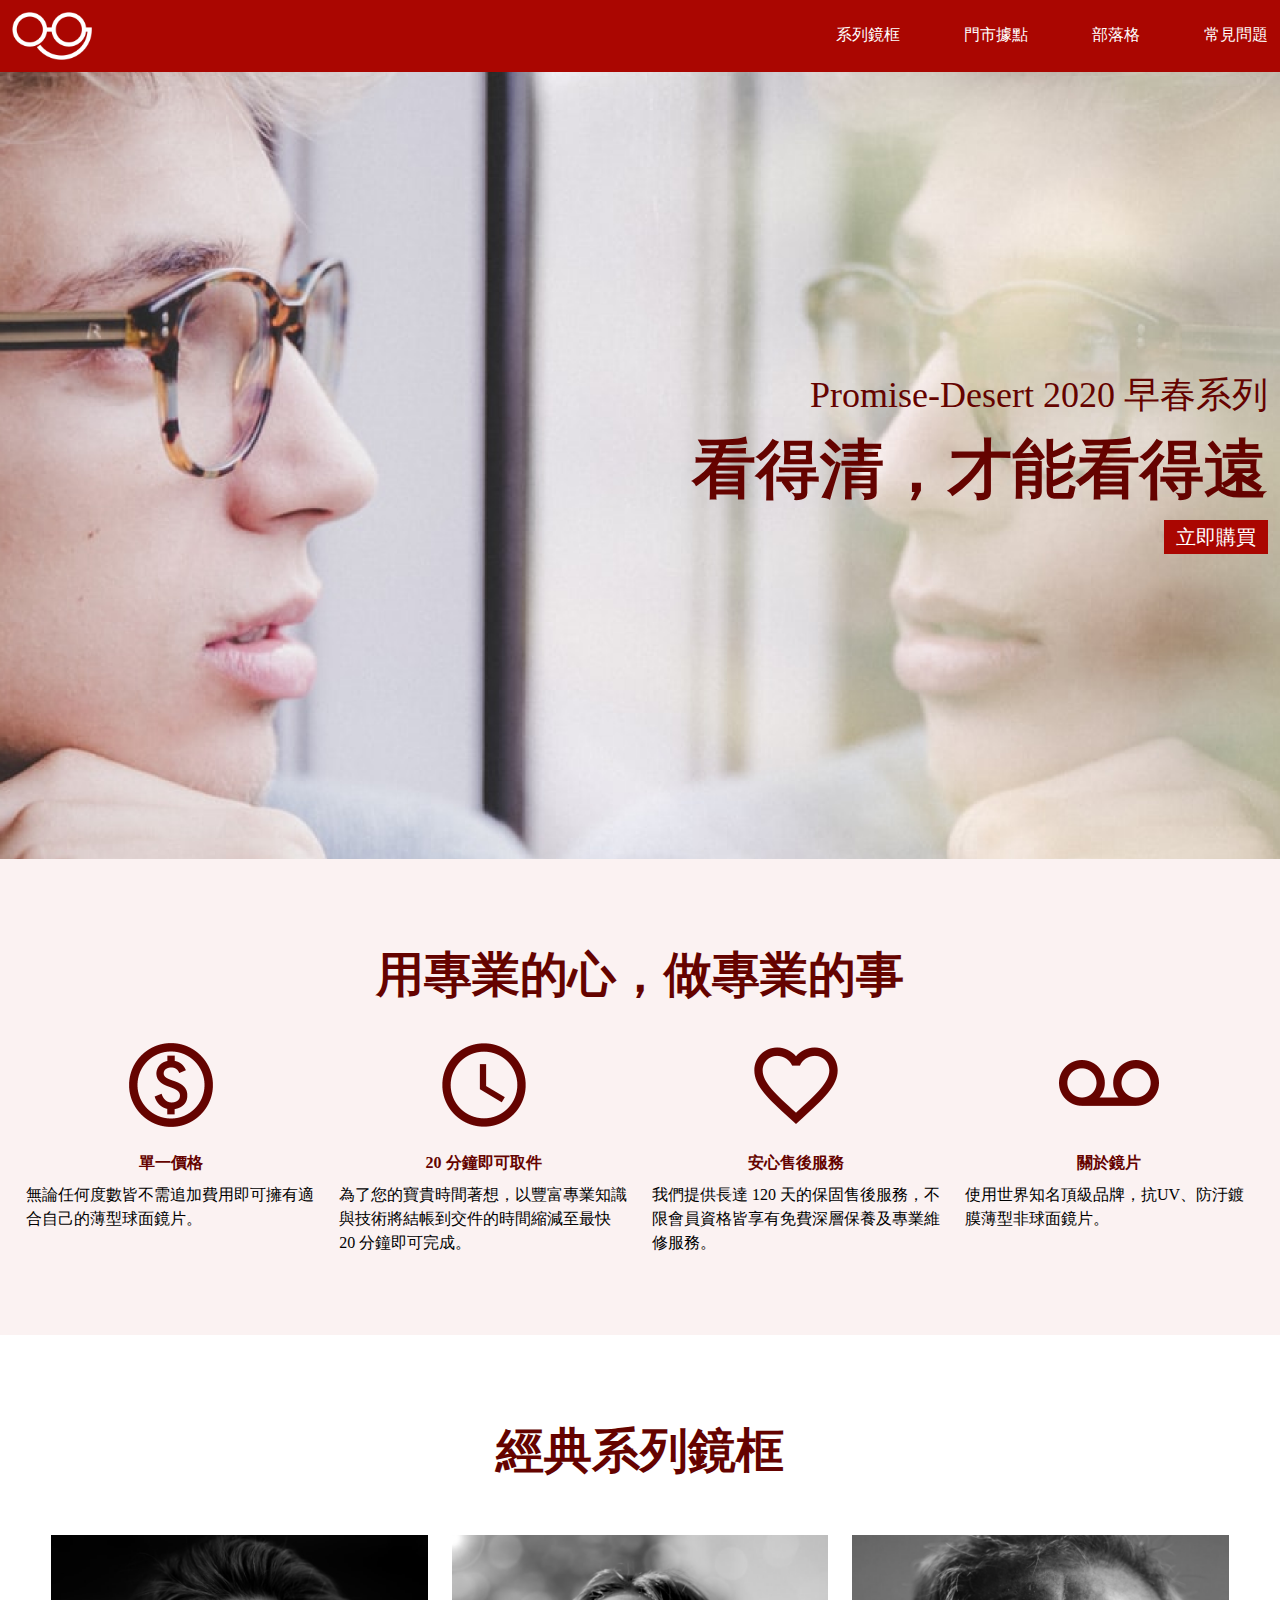
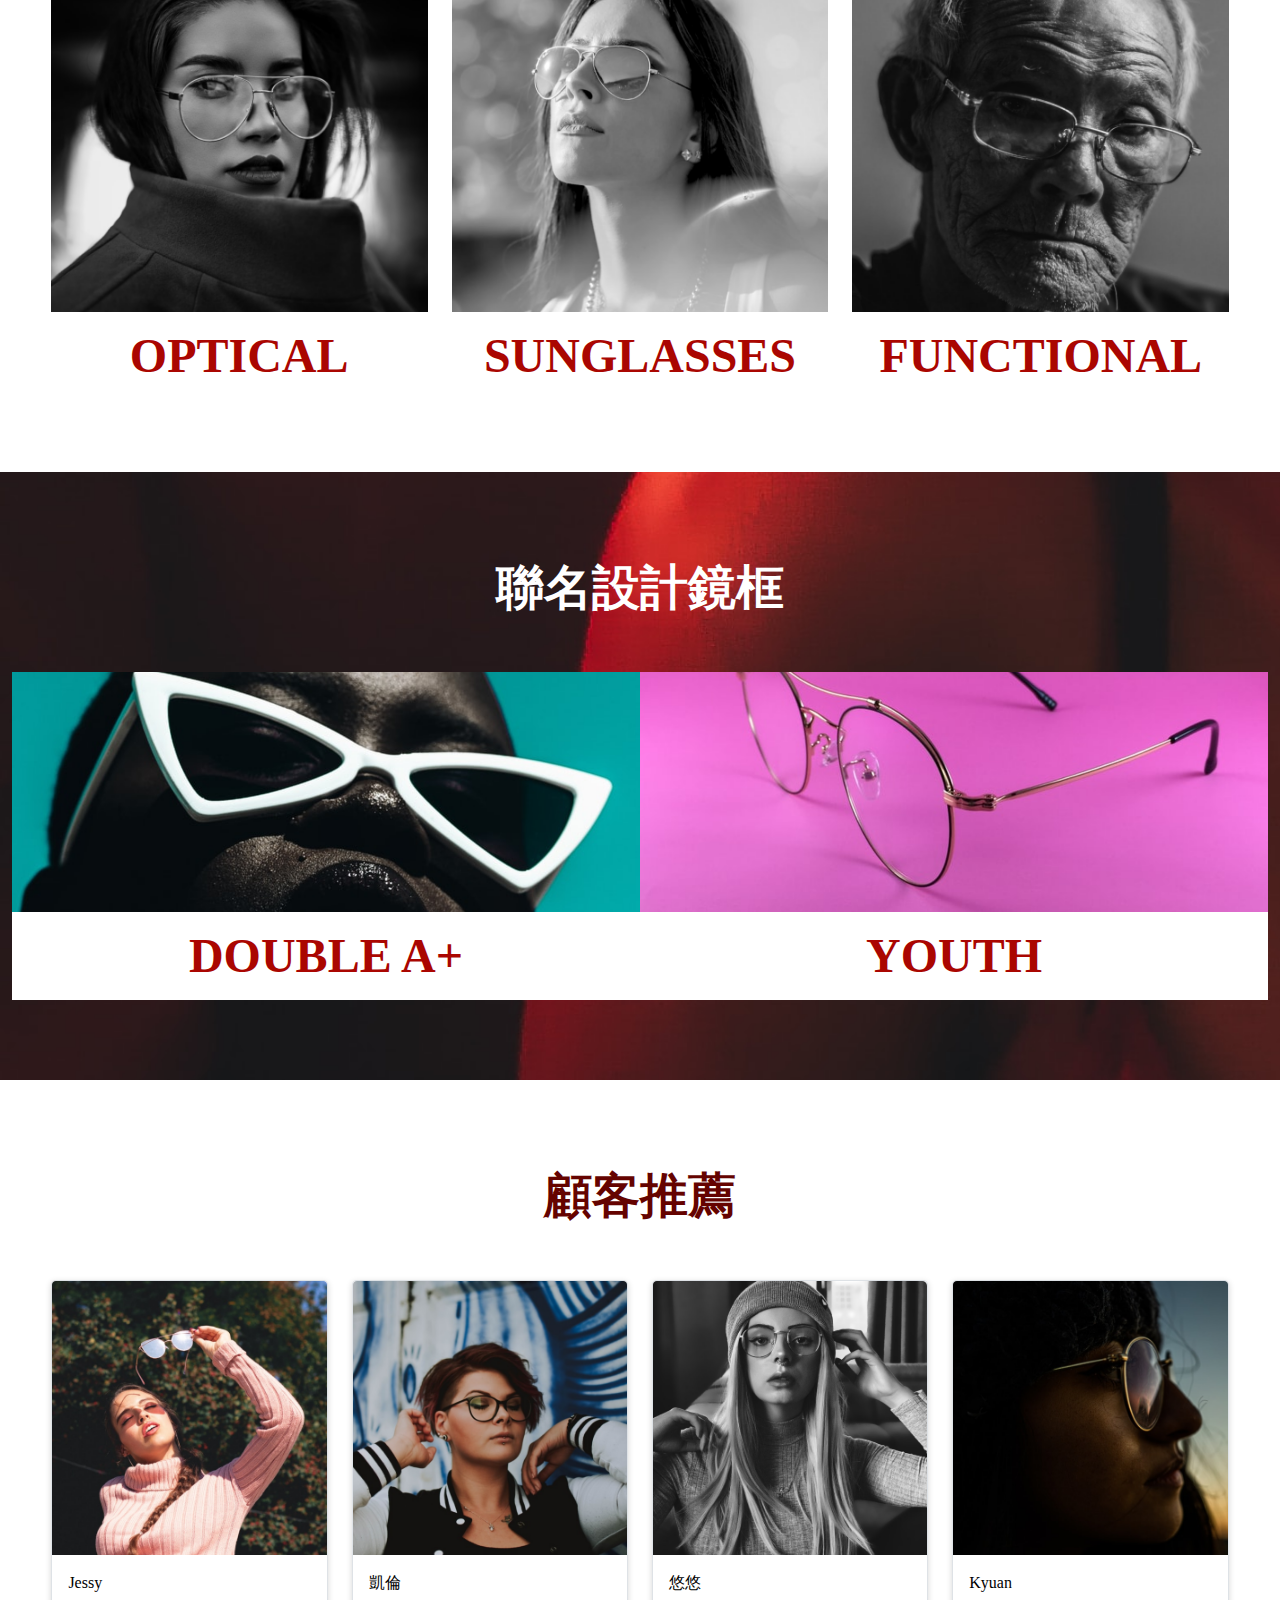
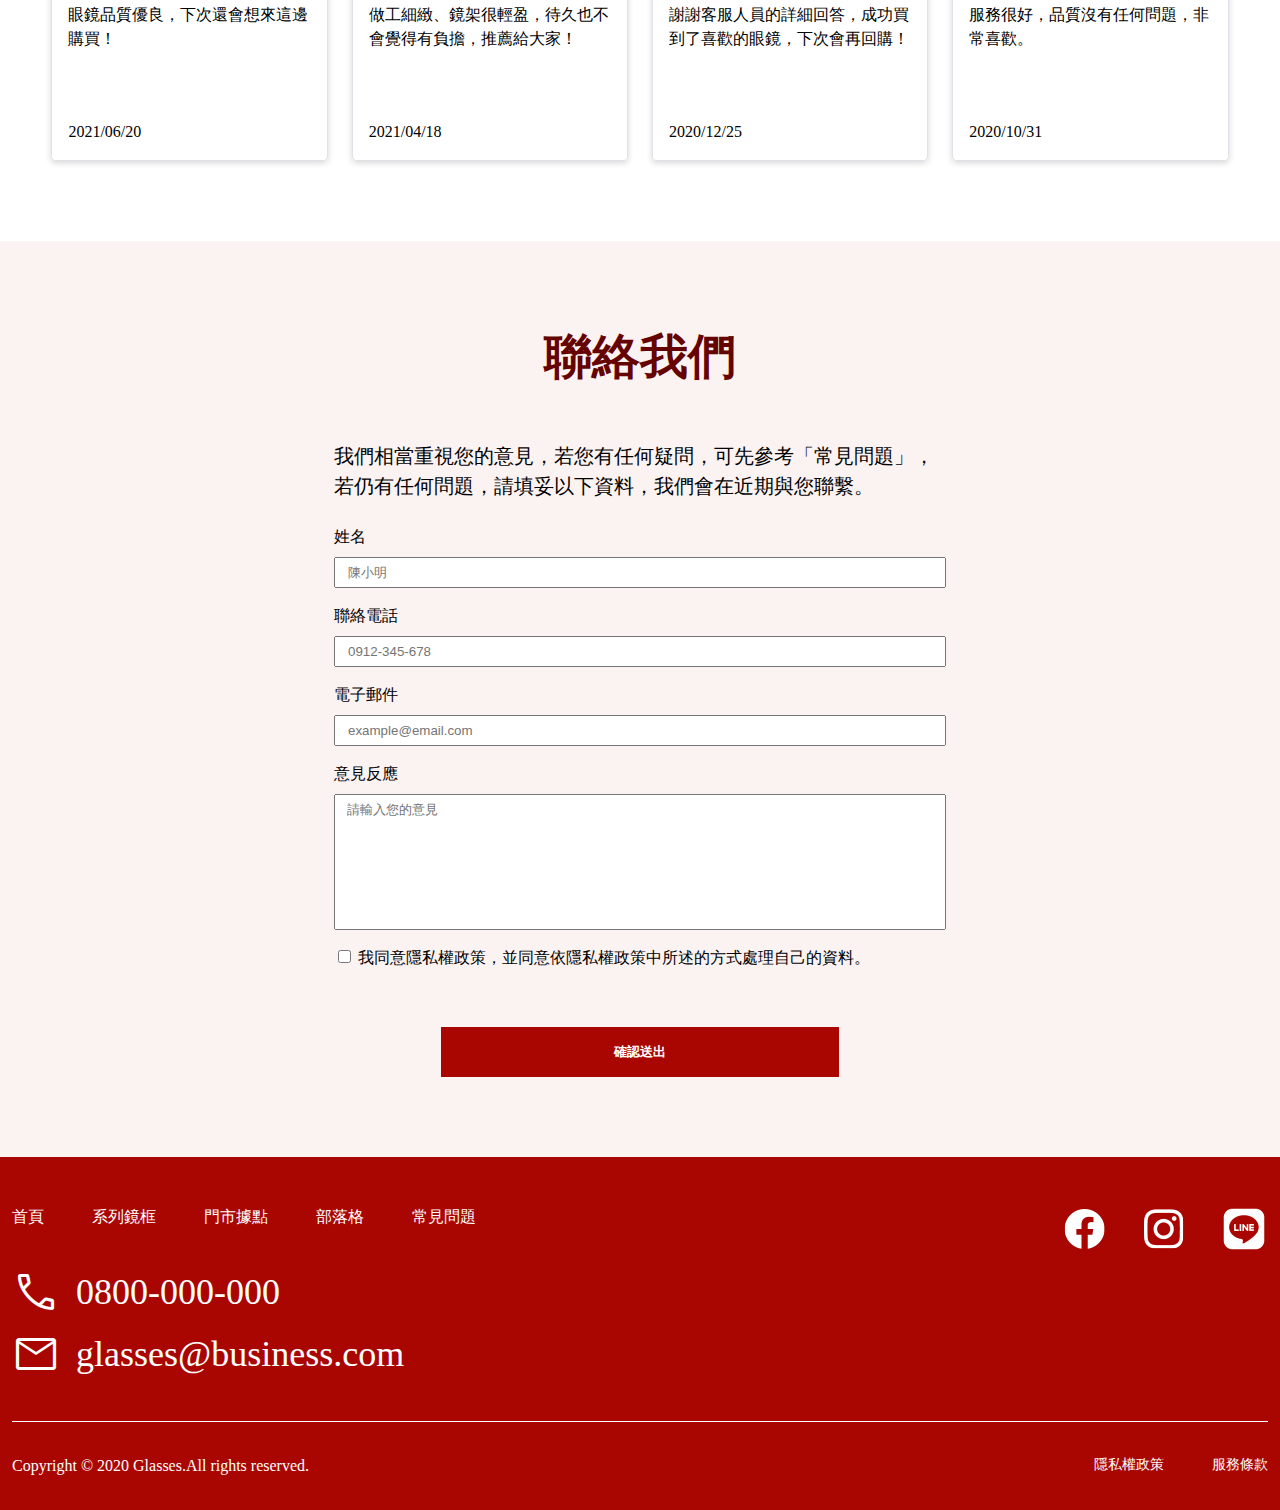
==== index.html @ ac6a9ee7 "Update 2022-08-02T16:36:25.431Z" ====
<!DOCTYPE html>
<html lang="en">

<head>
  <meta charset="UTF-8">
  <meta name="viewport" content="width=device-width, initial-scale=1.0">
  <meta http-equiv="X-UA-Compatible" content="ie=edge">
  <title>
    首頁
  </title>
  <link rel="stylesheet"
    href="https://fonts.googleapis.com/css2?family=Material+Symbols+Outlined:opsz,wght,FILL,GRAD@48,400,0,0" />
  <link rel="stylesheet" href="./assets/style/all.css">
</head>

<body>
  <header class="header">
    <div class="container">
      <div class="header-content">
        <h1><a href="index.html"><img src="./assets/images/logo-white.png" alt=""></a></h1>
        <ul class="navbar">
          <li><a href="product.html">系列鏡框</a></li>
          <li><a href="location.html">門市據點</a></li>
          <li><a href="blog.html">部落格</a></li>
          <li><a href="question.html">常見問題</a></li>
        </ul>

        <a class="mobile-menu" href="#">
          <span class="material-symbols-outlined">
            menu
          </span>
        </a>
      </div>
      <div class="mobile-show">
        <ul class="mobile-navbar">
          <li><a href="product.html">系列鏡框</a></li>
          <li><a href="location.html">門市據點</a></li>
          <li><a href="blog.html">部落格</a></li>
          <li><a href="question.html">常見問題</a></li>
        </ul>
      </div>



    </div>

  </header>

  
<div class="banner">
  <div class="container">
    <div class="banner-text">
      <p>Promise-Desert 2020 早春系列</p>
      <h2>看得清，才能看得遠</h2>
      <a href="product.html">立即購買</a>
    </div>
  </div>
</div>


<main>

  <section class="work">
    <div class="container">
      <h3 class="indexTitle">用專業的心，做專業的事</h3>
      <ul>
        <li>
          <img src="./assets/images/home-section2-1.png" alt="">
          <h4>單一價格</h4>
          <p>無論任何度數皆不需追加費用即可擁有適合自己的薄型球面鏡片。</p>
        </li>
        <li>
          <img src="./assets/images/home-section2-2.png" alt="">
          <h4>20 分鐘即可取件</h4>
          <p>為了您的寶貴時間著想，以豐富專業知識與技術將結帳到交件的時間縮減至最快 20 分鐘即可完成。</p>
        </li>
        <li>
          <img src="./assets/images/home-section2-3.png" alt="">
          <h4>安心售後服務</h4>
          <p>我們提供長達 120 天的保固售後服務，不限會員資格皆享有免費深層保養及專業維修服務。</p>
        </li>
        <li>
          <img src="./assets/images/home-section2-4.png" alt="">
          <h4>關於鏡片</h4>
          <p>使用世界知名頂級品牌，抗UV、防汙鍍膜薄型非球面鏡片。</p>
        </li>
      </ul>
    </div>

  </section>

  <section class="classic">
    <div class="container">
      <h3 class="indexTitle">經典系列鏡框</h3>
      <ul>
        <li>
          <img src="./assets/images/home-section3-1.png" alt="">
          <p>OPTICAL</p>
        </li>
        <li>
          <img src="./assets/images/home-section3-2.png" alt="">
          <p>SUNGLASSES</p>
        </li>
        <li>
          <img src="./assets/images/home-section3-3.png" alt="">
          <p>FUNCTIONAL</p>
        </li>
      </ul>
    </div>
  </section>
  <section class="design">
    <div class="container">
      <h3 class="indexTitle">聯名設計鏡框</h3>
      <ul>
        <li>
          <div class="designLeft"></div>
          <p>DOUBLE A+</p>
        </li>
        <li>
          <div class="designRight"></div>
          <p>YOUTH</p>
        </li>
      </ul>
    </div>

  </section>
  <section class="comment">
    <div class="container">
      <h3 class="indexTitle">顧客推薦</h3>
      <ul>
        <li>
          <img src="./assets/images/home-section5-1.png" alt="">
          <div class="comment-text">
            <p class="name">Jessy</p>
            <p class="text">眼鏡品質優良，下次還會想來這邊購買！</p>
            <p class="date">2021/06/20</p>
          </div>
        </li>
        <li>
          <img src="./assets/images/home-section5-2.png" alt="">
          <div class="comment-text">
            <p class="name">凱倫</p>
            <p class="text">做工細緻、鏡架很輕盈，待久也不會覺得有負擔，推薦給大家！</p>
            <p class="date">2021/04/18</p>
          </div>
        </li>
        <li>
          <img src="./assets/images/home-section5-3.png" alt="">
          <div class="comment-text">
            <p class="name">悠悠</p>
            <p class="text">謝謝客服人員的詳細回答，成功買到了喜歡的眼鏡，下次會再回購！</p>
            <p class="date">2020/12/25</p>
          </div>
        </li>
        <li>
          <img src="./assets/images/home-section5-4.png" alt="">
          <div class="comment-text">
            <p class="name">Kyuan</p>
            <p class="text">服務很好，品質沒有任何問題，非常喜歡。</p>
            <p class="date">2020/10/31</p>
          </div>
        </li>
      </ul>
    </div>

  </section>
  <section class="contract">
    <div class="container">
      <h3 class="indexTitle">聯絡我們</h3>
      <p class="contract-info">我們相當重視您的意見，若您有任何疑問，可先參考「常見問題」，若仍有任何問題，請填妥以下資料，我們會在近期與您聯繫。</p>
      <form action="#">
        <label for="name">姓名</label>
        <input type="text" placeholder="陳小明" required>
        <label for="name">聯絡電話</label>
        <input type="text" placeholder="0912-345-678" required>
        <label for="name">電子郵件</label>
        <input type="text" placeholder="example@email.com" required>
        <label for="name">意見反應</label>
        <textarea name="comment" placeholder="請輸入您的意見"></textarea>
        <div class="check">
          <input type="checkbox" required>
          <label for="">我同意隱私權政策，並同意依隱私權政策中所述的方式處理自己的資料。</label>
        </div>
        <button type="submit">確認送出</button>
      </form>
    </div>

  </section>
</main>

    <footer class="footer">
      <div class="container">
        <div class="footer-content">
          <div class="footer-left">
            <ul class="footer-link">
              <li><a href="index.html">首頁</a></li>
              <li><a href="product.html">系列鏡框</a></li>
              <li><a href="location.html">門市據點</a></li>
              <li><a href="blog.html">部落格</a></li>
              <li><a href="question.html">常見問題</a></li>
            </ul>
            <ul class="footer-contract">
              <li>
                <a href="tel:0800-000-000">
                  <span class="material-symbols-outlined">
                    call
                  </span>
                  <p>0800-000-000</p>
                </a>
              </li>
              <li>
                <a href="mailto:glasses@business.com">
                  <span class="material-symbols-outlined">
                    mail
                  </span>
                  <p>glasses@business.com</p>
                </a>
              </li>
            </ul>
          </div>

          <ul class="footer-social">
            <li><a href="#"><img src="./assets/images/ic-social-fb.png" alt=""></a></li>
            <li><a href="#"><img src="./assets/images/ic-social-ig.png" alt=""></a></li>
            <li><a href="#"><img src="./assets/images/ic-social-line.png" alt=""></a></li>
          </ul>
        </div>

        <div class="copyright">
          <p>Copyright © 2020 Glasses.All rights reserved.</p>
          <ul class="copyright-link">
            <li><a href="#">隱私權政策</a></li>
            <li><a href="#">服務條款</a></li>
          </ul>
        </div>
      </div>

    </footer>
    <script src="./assets/js/vendors.js"></script>
    <script src="./assets/js/all.js"></script>
</body>

</html>
---- assets/style/all.css ----
/* http://meyerweb.com/eric/tools/css/reset/ 
   v2.0 | 20110126
   License: none (public domain)
*/
html, body, div, span, applet, object, iframe,
h1, h2, h3, h4, h5, h6, p, blockquote, pre,
a, abbr, acronym, address, big, cite, code,
del, dfn, em, img, ins, kbd, q, s, samp,
small, strike, strong, sub, sup, tt, var,
b, u, i, center,
dl, dt, dd, ol, ul, li,
fieldset, form, label, legend,
table, caption, tbody, tfoot, thead, tr, th, td,
article, aside, canvas, details, embed,
figure, figcaption, footer, header, hgroup,
menu, nav, output, ruby, section, summary,
time, mark, audio, video {
  margin: 0;
  padding: 0;
  border: 0;
  font-size: 100%;
  font: inherit;
  vertical-align: baseline; }

/* HTML5 display-role reset for older browsers */
article, aside, details, figcaption, figure,
footer, header, hgroup, menu, nav, section {
  display: block; }

body {
  line-height: 1; }

ol, ul {
  list-style: none; }

blockquote, q {
  quotes: none; }

blockquote:before, blockquote:after,
q:before, q:after {
  content: '';
  content: none; }

table {
  border-collapse: collapse;
  border-spacing: 0; }

img {
  max-width: 100%;
  height: auto;
  vertical-align: middle; }

a {
  text-decoration: none; }

*, *::before, *::after {
  -webkit-box-sizing: border-box;
          box-sizing: border-box; }

.container {
  max-width: 1320px;
  margin: 0 auto;
  padding: 0 12px; }
  @media (max-width: 768px) {
    .container {
      padding: 0 36px; } }
  @media (max-width: 375px) {
    .container {
      padding: 0 13px; } }

header {
  background: #AA0601; }
  header .header-content {
    display: -webkit-box;
    display: -ms-flexbox;
    display: flex;
    -webkit-box-pack: justify;
        -ms-flex-pack: justify;
            justify-content: space-between;
    -webkit-box-align: center;
        -ms-flex-align: center;
            align-items: center; }
    header .header-content img {
      width: 80px;
      height: 72px;
      -o-object-fit: contain;
         object-fit: contain; }
    header .header-content .navbar {
      display: -webkit-box;
      display: -ms-flexbox;
      display: flex;
      gap: 64px; }
      header .header-content .navbar a {
        color: #fff; }
        header .header-content .navbar a::after {
          content: "";
          display: block;
          width: 0%;
          height: 2px;
          background: #fff;
          -webkit-transition: .4s, .2s;
          -o-transition: .4s, .2s;
          transition: .4s, .2s; }
        header .header-content .navbar a:hover::after {
          width: 100%; }
    header .header-content .mobile-menu {
      display: none; }
      header .header-content .mobile-menu span {
        color: #fff;
        font-size: 40px; }
  header .mobile-show {
    display: none; }
    header .mobile-show .mobile-navbar {
      display: -webkit-box;
      display: -ms-flexbox;
      display: flex;
      -webkit-box-pack: justify;
          -ms-flex-pack: justify;
              justify-content: space-between;
      -ms-flex-wrap: wrap;
          flex-wrap: wrap;
      text-align: center;
      gap: 10px;
      border-top: 1px solid #fff;
      padding: 20px 0; }
      header .mobile-show .mobile-navbar a {
        color: #fff; }
        header .mobile-show .mobile-navbar a:hover {
          text-decoration: underline; }
  @media (max-width: 640px) {
    header .header-content .navbar {
      display: none; }
    header .header-content .mobile-menu {
      display: block; }
    header .mobile-show {
      display: block;
      max-height: 0;
      overflow: hidden; }
    header .open.mobile-show {
      max-height: 100px;
      -webkit-transition: 1.5s;
      -o-transition: 1.5s;
      transition: 1.5s; } }

.product-nav {
  display: -webkit-box;
  display: -ms-flexbox;
  display: flex;
  -webkit-box-pack: center;
      -ms-flex-pack: center;
          justify-content: center; }
  .product-nav li {
    width: 34%;
    border: 1px solid #DCDCDC;
    border-right: none; }
    .product-nav li:last-child {
      border-right: 1px solid #DCDCDC; }
    .product-nav li a {
      display: block;
      text-align: center;
      font-weight: 500;
      padding: 24px 0;
      font-size: 32px;
      color: #000;
      border-bottom: 8px solid transparent; }
      .product-nav li a:hover {
        border-bottom: 8px solid #AA0601; }
  @media (max-width: 767px) {
    .product-nav {
      padding: 0; }
      .product-nav li a {
        font-size: 24px; } }
  @media (max-width: 576px) {
    .product-nav li a {
      padding: 16px 0;
      font-size: 16px; } }

footer {
  background: #AA0601;
  padding: 48px 0 32px;
  color: #fff; }
  footer li a {
    color: #fff; }
  footer .footer-content {
    display: -webkit-box;
    display: -ms-flexbox;
    display: flex;
    -webkit-box-pack: justify;
        -ms-flex-pack: justify;
            justify-content: space-between; }
    footer .footer-content .footer-link {
      display: -webkit-box;
      display: -ms-flexbox;
      display: flex;
      gap: 48px;
      margin-bottom: 36px; }
    footer .footer-content .footer-contract li {
      margin-bottom: 8px; }
    footer .footer-content .footer-contract a {
      display: -webkit-box;
      display: -ms-flexbox;
      display: flex;
      -webkit-box-align: center;
          -ms-flex-align: center;
              align-items: center;
      gap: 16px; }
      footer .footer-content .footer-contract a span {
        font-size: 48px; }
      footer .footer-content .footer-contract a p {
        font-size: 36px; }
    footer .footer-content .footer-social {
      display: -webkit-box;
      display: -ms-flexbox;
      display: flex;
      gap: 32px; }
      footer .footer-content .footer-social img {
        width: 48px;
        height: 48px; }
  footer .copyright {
    display: -webkit-box;
    display: -ms-flexbox;
    display: flex;
    -webkit-box-pack: justify;
        -ms-flex-pack: justify;
            justify-content: space-between;
    border-top: 1px solid #fff;
    padding-top: 32px;
    margin-top: 32px; }
    footer .copyright ul {
      display: -webkit-box;
      display: -ms-flexbox;
      display: flex;
      gap: 48px;
      font-size: 14px; }
  @media (max-width: 992px) {
    footer .footer-content .footer-social {
      gap: 16px; }
      footer .footer-content .footer-social img {
        width: 40px;
        height: 40px; } }
  @media (max-width: 768px) {
    footer {
      padding: 48px 0 40px; }
      footer .footer-content .footer-link {
        display: none; }
      footer .footer-content .footer-contract a span {
        font-size: 24px; }
      footer .footer-content .footer-contract a p {
        font-size: 16px; }
      footer .footer-content .footer-social {
        gap: 8px; }
        footer .footer-content .footer-social img {
          width: 24px;
          height: 24px; }
      footer .copyright {
        -webkit-box-orient: vertical;
        -webkit-box-direction: normal;
            -ms-flex-direction: column;
                flex-direction: column;
        padding-top: 16px;
        margin-top: 24px; }
        footer .copyright p {
          margin-bottom: 8px; }
        footer .copyright ul {
          -webkit-box-orient: vertical;
          -webkit-box-direction: normal;
              -ms-flex-direction: column;
                  flex-direction: column;
          gap: 8px; } }
  @media (max-width: 375px) {
    footer {
      padding: 24px 0; }
      footer .footer-content {
        -webkit-box-orient: vertical;
        -webkit-box-direction: normal;
            -ms-flex-direction: column;
                flex-direction: column; } }

.banner {
  height: 787px;
  background: url("../images/home-header.png") no-repeat center;
  background-size: cover; }
  .banner .banner-text {
    text-align: right;
    padding: 296px 0;
    color: #650300; }
    .banner .banner-text P {
      font-size: 36px; }
    .banner .banner-text h2 {
      font-size: 64px;
      font-weight: 700;
      margin-bottom: 4px; }
    .banner .banner-text a {
      color: #fff;
      font-size: 20px;
      background: #AA0601;
      padding: 6px 12px; }

@media (max-width: 768px) {
  .banner {
    background: url("../images/home-header-sm.png") no-repeat center;
    background-size: cover; } }

@media (max-width: 576px) {
  .banner {
    height: 396px; }
    .banner .banner-text {
      padding: 144px 0; }
      .banner .banner-text p {
        font-size: 16px; }
      .banner .banner-text h2 {
        font-size: 24px;
        margin-bottom: 16px; } }

main .indexTitle {
  font-size: 48px;
  text-align: center;
  color: #650300;
  margin-bottom: 48px;
  font-weight: 700; }

@media (max-width: 576px) {
  main .indexTitle {
    font-size: 24px; } }

main .work {
  background: #FBF2F2;
  padding: 80px 0; }
  main .work .indexTitle {
    margin-bottom: 24px; }
  main .work ul {
    text-align: center;
    display: -webkit-box;
    display: -ms-flexbox;
    display: flex;
    -webkit-box-pack: center;
        -ms-flex-pack: center;
            justify-content: center;
    -ms-flex-wrap: wrap;
        flex-wrap: wrap;
    gap: 24px; }
    main .work ul li {
      width: 23%; }
      main .work ul li img {
        width: 100px;
        height: 100px;
        margin-bottom: 16px; }
      main .work ul li h4 {
        font-weight: 700;
        margin-bottom: 8px;
        color: #650300; }
      main .work ul li p {
        text-align: left; }

@media (max-width: 992px) {
  main .work ul li {
    width: 40%; } }

@media (max-width: 576px) {
  main .work ul li {
    width: 100%; } }

main .classic {
  padding: 80px 0; }
  main .classic ul {
    display: -webkit-box;
    display: -ms-flexbox;
    display: flex;
    -ms-flex-wrap: wrap;
        flex-wrap: wrap;
    -webkit-box-pack: center;
        -ms-flex-pack: center;
            justify-content: center;
    text-align: center;
    gap: 24px; }
    main .classic ul li {
      width: 30%; }
      main .classic ul li img {
        margin-bottom: 8px; }
      main .classic ul li p {
        font-size: 48px;
        color: #AA0601;
        font-weight: 700; }

@media (max-width: 992px) {
  main .classic ul li p {
    font-size: 30px; } }

@media (max-width: 768px) {
  main .classic ul li {
    width: 50%; }
    main .classic ul li p {
      font-size: 48px; } }

@media (max-width: 576px) {
  main .classic ul li {
    width: 100%; } }

@media (max-width: 375px) {
  main .classic ul li p {
    font-size: 35px; } }

main .design {
  background: url("../images/index-bg.png");
  padding: 80px 0; }
  main .design .indexTitle {
    color: #fff; }
  main .design ul {
    display: -webkit-box;
    display: -ms-flexbox;
    display: flex;
    -webkit-box-pack: center;
        -ms-flex-pack: center;
            justify-content: center;
    -ms-flex-wrap: wrap;
        flex-wrap: wrap; }
    main .design ul li {
      width: 50%; }
      main .design ul li .designLeft {
        height: 240px;
        background: url("../images/home-section4-1.png") no-repeat center;
        background-size: cover; }
      main .design ul li .designRight {
        height: 240px;
        background: url("../images/home-section4-2.png") no-repeat center;
        background-size: cover; }
      main .design ul li p {
        color: #AA0601;
        background: #fff;
        font-size: 48px;
        font-weight: 700;
        text-align: center;
        padding: 8px 0; }

@media (max-width: 768px) {
  main .design ul li {
    width: 100%;
    margin-bottom: 24px; } }

@media (max-width: 768px) {
  main .design ul li .designLeft {
    background: url("../images/home-section4-1-sm.png") no-repeat center;
    background-size: cover; }
  main .design ul li .designRight {
    background: url("../images/home-section4-2-sm.png") no-repeat center;
    background-size: cover; } }

main .comment {
  padding: 80px 0; }
  main .comment ul {
    display: -webkit-box;
    display: -ms-flexbox;
    display: flex;
    -webkit-box-pack: center;
        -ms-flex-pack: center;
            justify-content: center;
    -ms-flex-wrap: wrap;
        flex-wrap: wrap;
    gap: 24px; }
    main .comment ul li {
      width: 22%;
      border: 1px solid #DEE2E6;
      -webkit-box-shadow: 0px 2px 6px #00000029;
              box-shadow: 0px 2px 6px #00000029;
      border-radius: 4px; }
      main .comment ul li .comment-text {
        padding: 16px;
        height: 205px;
        display: -webkit-box;
        display: -ms-flexbox;
        display: flex;
        -webkit-box-orient: vertical;
        -webkit-box-direction: normal;
            -ms-flex-direction: column;
                flex-direction: column; }
        main .comment ul li .comment-text .name {
          font-weight: 500;
          margin-bottom: 8px; }
        main .comment ul li .comment-text .date {
          margin-top: auto; }

@media (max-width: 992px) {
  main .comment ul li {
    width: 43%; } }

@media (max-width: 576px) {
  main .comment ul li {
    width: 100%; } }

main .contract {
  padding: 80px 0;
  background: #FBF2F2; }
  main .contract .container {
    max-width: 636px; }
  main .contract .contract-info {
    font-size: 20px;
    margin-bottom: 24px; }
  main .contract form {
    display: -webkit-box;
    display: -ms-flexbox;
    display: flex;
    -webkit-box-orient: vertical;
    -webkit-box-direction: normal;
        -ms-flex-direction: column;
            flex-direction: column; }
    main .contract form label {
      margin-bottom: 8px; }
    main .contract form input {
      margin-bottom: 16px;
      padding: 6px 12px; }
    main .contract form textarea {
      padding: 6px 12px;
      resize: none;
      height: 136px;
      margin-bottom: 16px; }
    main .contract form .check {
      margin-bottom: 48px; }
    main .contract form button {
      width: 65%;
      margin: 0 auto;
      background: #AA0601;
      color: #fff;
      font-weight: 700;
      border: none;
      padding: 16px 0; }

main .product-bg {
  display: -webkit-box;
  display: -ms-flexbox;
  display: flex; }
  main .product-bg .bg-left {
    width: 50%;
    height: 296px;
    background: url("../images/product-header-1.png") no-repeat center;
    background-size: cover; }
  main .product-bg .bg-right {
    width: 50%;
    height: 296px;
    background: url("../images/product-header-2.png") no-repeat center;
    background-size: cover; }

@media (max-width: 768px) {
  main .product-bg .bg-left {
    height: 296px;
    background: url("../images/product-header-sm-1.png") no-repeat center;
    background-size: cover; }
  main .product-bg .bg-right {
    height: 296px;
    background: url("../images/product-header-sm-2.png") no-repeat center;
    background-size: cover; } }

main .product-content {
  margin-top: 80px; }
  main .product-content h2 {
    font-size: 42px;
    text-align: center;
    font-weight: 500; }
  main .product-content h3 {
    font-size: 32px;
    text-align: center;
    margin-bottom: 32px; }
  main .product-content ul {
    display: -webkit-box;
    display: -ms-flexbox;
    display: flex;
    -ms-flex-wrap: wrap;
        flex-wrap: wrap;
    -webkit-box-pack: justify;
        -ms-flex-pack: justify;
            justify-content: space-between;
    gap: 24px; }
    main .product-content ul li {
      width: 23%;
      margin-bottom: 80px; }
      main .product-content ul li .product-text {
        display: -webkit-box;
        display: -ms-flexbox;
        display: flex;
        -webkit-box-pack: justify;
            -ms-flex-pack: justify;
                justify-content: space-between;
        font-size: 24px; }
        main .product-content ul li .product-text span {
          color: #AA0601;
          font-weight: 500; }
      main .product-content ul li .color {
        display: -webkit-box;
        display: -ms-flexbox;
        display: flex;
        gap: 8px; }
        main .product-content ul li .color .color1 {
          width: 24px;
          height: 24px;
          background: #5F3E2D;
          border-radius: 4px; }
        main .product-content ul li .color .color2 {
          width: 24px;
          height: 24px;
          background: #B75929;
          border-radius: 4px; }

@media (max-width: 992px) {
  main .product-content ul li {
    width: 31%; } }

@media (max-width: 768px) {
  main .product-content ul li {
    width: 47%;
    margin-bottom: 40px; } }

@media (max-width: 576px) {
  main .product-content h2 {
    font-size: 24px; }
  main .product-content h3 {
    font-size: 24px;
    margin-bottom: 24px; }
  main .product-content ul li {
    width: 100%;
    margin-bottom: 24px; } }

main .bookmark {
  display: -webkit-box;
  display: -ms-flexbox;
  display: flex;
  -webkit-box-pack: center;
      -ms-flex-pack: center;
          justify-content: center;
  margin-bottom: 80px; }
  main .bookmark li {
    border: 1px solid #555555;
    border-right: none; }
    main .bookmark li:last-child {
      border-right: 1px solid #555555; }
    main .bookmark li:nth-child(1) a:hover, main .bookmark li:nth-child(7) a:hover {
      color: #555555;
      background: #F2F2F2; }
    main .bookmark li a {
      display: block;
      font-size: 18px;
      padding: 12px 16px;
      color: #555555; }
      main .bookmark li a:hover {
        color: #fff;
        background: #000; }

@media (max-width: 576px) {
  main .bookmark li a {
    font-size: 16px;
    padding: 8px 10px; } }

main .product2-bg {
  display: -webkit-box;
  display: -ms-flexbox;
  display: flex; }
  main .product2-bg .bg-left {
    width: 50%;
    height: 296px;
    background: url("../images/product-header-3.png") no-repeat center;
    background-size: cover; }
  main .product2-bg .bg-right {
    width: 50%;
    height: 296px;
    background: url("../images/product-header-4.png") no-repeat center;
    background-size: cover; }

@media (max-width: 768px) {
  main .product-bg .bg-left {
    height: 296px;
    background: url("../images/product-header-sm-3.png") no-repeat center;
    background-size: cover; }
  main .product-bg .bg-right {
    height: 296px;
    background: url("../images/product-header-sm-4.png") no-repeat center;
    background-size: cover; } }

main .product2-content {
  margin-top: 80px; }
  main .product2-content h2 {
    font-size: 42px;
    text-align: center;
    font-weight: 500; }
  main .product2-content h3 {
    font-size: 32px;
    text-align: center;
    margin-bottom: 32px; }
  main .product2-content ul {
    display: -webkit-box;
    display: -ms-flexbox;
    display: flex;
    -ms-flex-wrap: wrap;
        flex-wrap: wrap;
    -webkit-box-pack: justify;
        -ms-flex-pack: justify;
            justify-content: space-between;
    gap: 24px; }
    main .product2-content ul li {
      width: 31%;
      margin-bottom: 80px; }
      main .product2-content ul li .product-text {
        display: -webkit-box;
        display: -ms-flexbox;
        display: flex;
        -webkit-box-pack: justify;
            -ms-flex-pack: justify;
                justify-content: space-between;
        font-size: 24px; }
        main .product2-content ul li .product-text span {
          color: #AA0601;
          font-weight: 500; }
      main .product2-content ul li .color {
        display: -webkit-box;
        display: -ms-flexbox;
        display: flex;
        gap: 8px; }
        main .product2-content ul li .color .color1 {
          width: 24px;
          height: 24px;
          background: #5F3E2D;
          border-radius: 4px; }
        main .product2-content ul li .color .color2 {
          width: 24px;
          height: 24px;
          background: #B75929;
          border-radius: 4px; }

@media (max-width: 768px) {
  main .product2-content ul li {
    width: 46%;
    margin-bottom: 40px; } }

@media (max-width: 576px) {
  main .product2-content h2 {
    font-size: 24px; }
  main .product2-content h3 {
    font-size: 24px;
    margin-bottom: 24px; }
  main .product2-content ul li {
    width: 100%;
    margin-bottom: 24px; } }

main .bookmark {
  display: -webkit-box;
  display: -ms-flexbox;
  display: flex;
  -webkit-box-pack: center;
      -ms-flex-pack: center;
          justify-content: center;
  margin-bottom: 80px; }
  main .bookmark li {
    border: 1px solid #555555;
    border-right: none; }
    main .bookmark li:last-child {
      border-right: 1px solid #555555; }
    main .bookmark li:nth-child(1) a:hover, main .bookmark li:nth-child(7) a:hover {
      color: #555555;
      background: #F2F2F2; }
    main .bookmark li a {
      display: block;
      font-size: 18px;
      padding: 12px 16px;
      color: #555555; }
      main .bookmark li a:hover {
        color: #fff;
        background: #000; }

@media (max-width: 576px) {
  main .bookmark li a {
    font-size: 16px;
    padding: 8px 10px; } }

main .comment-title {
  font-size: 48px;
  border-left: 8px solid #9F1213;
  padding-left: 16px;
  margin: 96px 0 32px;
  font-weight: 700; }

@media (max-width: 576px) {
  main .comment-title {
    font-size: 24px;
    margin: 40px 0 24px; } }

main .question-content {
  margin-bottom: 80px; }
  main .question-content h3 {
    font-size: 24px;
    margin-bottom: 24px;
    font-weight: 700; }
  main .question-content .question-item {
    margin-bottom: 32px; }
    main .question-content .question-item h4 {
      font-size: 20px;
      margin-bottom: 8px;
      font-weight: 700; }

.location {
  margin-bottom: 80px; }
  .location .locationSelect {
    display: -webkit-box;
    display: -ms-flexbox;
    display: flex;
    gap: 16px;
    -webkit-box-align: center;
        -ms-flex-align: center;
            align-items: center;
    margin-bottom: 40px; }
    .location .locationSelect p {
      font-size: 24px; }
    .location .locationSelect select {
      width: 304px;
      padding: 6px 0 6px 12px; }

@media (max-width: 576px) {
  .location .locationSelect {
    gap: 8px;
    margin-bottom: 24px; }
    .location .locationSelect p {
      font-size: 16px; }
    .location .locationSelect select {
      width: 276px; } }

@media (max-width: 375px) {
  .location {
    margin-bottom: 64px; }
    .location .locationSelect {
      -webkit-box-orient: vertical;
      -webkit-box-direction: normal;
          -ms-flex-direction: column;
              flex-direction: column;
      -webkit-box-align: start;
          -ms-flex-align: start;
              align-items: start; } }

.location-card {
  display: -webkit-box;
  display: -ms-flexbox;
  display: flex;
  -ms-flex-wrap: wrap;
      flex-wrap: wrap;
  gap: 24px; }
  .location-card .location-card-item {
    width: 31%;
    margin-bottom: 48px; }
    .location-card .location-card-item h3 {
      font-size: 24px;
      padding: 8px 24px;
      border: 1px solid #00000020; }
    .location-card .location-card-item .location-text {
      padding: 16px 24px;
      border: 1px solid #00000020; }
      .location-card .location-card-item .location-text li {
        display: -webkit-box;
        display: -ms-flexbox;
        display: flex;
        -webkit-box-align: center;
            -ms-flex-align: center;
                align-items: center;
        gap: 8px;
        font-size: 20px;
        margin-bottom: 8px; }
        .location-card .location-card-item .location-text li:last-child {
          -webkit-box-align: start;
              -ms-flex-align: start;
                  align-items: start; }
        .location-card .location-card-item .location-text li span {
          font-size: 24px; }
    .location-card .location-card-item a {
      display: block;
      text-align: center;
      padding: 16px 0;
      color: #fff;
      background: #000; }

@media (max-width: 992px) {
  .location-card .location-card-item {
    width: 47%; } }

@media (max-width: 576px) {
  .location-card .location-card-item {
    width: 100%;
    margin-bottom: 24px; } }

.blog-menu {
  background: #650300; }
  .blog-menu .blog-navbar {
    display: -webkit-box;
    display: -ms-flexbox;
    display: flex;
    -webkit-box-pack: justify;
        -ms-flex-pack: justify;
            justify-content: space-between;
    -webkit-box-align: center;
        -ms-flex-align: center;
            align-items: center;
    padding: 13px 0; }
    .blog-menu .blog-navbar ul {
      display: -webkit-box;
      display: -ms-flexbox;
      display: flex;
      gap: 48px; }
      .blog-menu .blog-navbar ul a {
        color: #fff; }
    .blog-menu .blog-navbar span {
      color: #fff;
      font-size: 40px; }

@media (max-width: 576px) {
  .blog-menu {
    display: none; } }

.blog {
  margin-bottom: 124px; }
  .blog li {
    display: -webkit-box;
    display: -ms-flexbox;
    display: flex;
    gap: 24px;
    margin-bottom: 60px; }
    .blog li .blog-img {
      width: 50%; }
    .blog li .blog-content {
      width: 50%;
      display: -webkit-box;
      display: -ms-flexbox;
      display: flex;
      -webkit-box-orient: vertical;
      -webkit-box-direction: normal;
          -ms-flex-direction: column;
              flex-direction: column; }
      .blog li .blog-content h3 {
        font-size: 32px;
        color: #650300; }
      .blog li .blog-content .blog-info {
        display: -webkit-box;
        display: -ms-flexbox;
        display: flex;
        -webkit-box-pack: justify;
            -ms-flex-pack: justify;
                justify-content: space-between;
        font-weight: 500;
        margin-bottom: 16px; }
        .blog li .blog-content .blog-info span {
          font-weight: 400; }
      .blog li .blog-content .blog-text {
        font-size: 20px; }
      .blog li .blog-content .blog-text-2 {
        display: none; }
      .blog li .blog-content .detail {
        text-align: right;
        margin-top: auto;
        font-size: 36px;
        color: #650300;
        font-weight: 900; }

@media (max-width: 992px) {
  .blog li .blog-content .blog-text {
    display: none; }
  .blog li .blog-content .blog-text-2 {
    display: block; }
  .blog li .blog-content .detail {
    display: none; } }

@media (max-width: 768px) {
  .blog li {
    -webkit-box-orient: vertical;
    -webkit-box-direction: normal;
        -ms-flex-direction: column;
            flex-direction: column;
    margin-bottom: 24px; }
    .blog li .blog-img {
      width: 100%; }
    .blog li .blog-content {
      width: 100%; }
      .blog li .blog-content .blog-text {
        display: none; }
      .blog li .blog-content .blog-text-2 {
        display: none; }
      .blog li .blog-content .detail {
        display: none; } }

.location-detail-content {
  display: -webkit-box;
  display: -ms-flexbox;
  display: flex;
  gap: 24px;
  margin-bottom: 80px; }
  .location-detail-content .location-detail-item {
    width: 40%; }
    .location-detail-content .location-detail-item h3 {
      font-size: 24px;
      padding: 8px 24px;
      border: 1px solid #00000020; }
    .location-detail-content .location-detail-item .location-detail-text {
      padding: 16px 24px;
      border: 1px solid #00000020; }
      .location-detail-content .location-detail-item .location-detail-text li {
        display: -webkit-box;
        display: -ms-flexbox;
        display: flex;
        -webkit-box-align: center;
            -ms-flex-align: center;
                align-items: center;
        gap: 8px;
        font-size: 20px;
        margin-bottom: 8px; }
  .location-detail-content .location-map {
    width: 60%; }

@media (max-width: 992px) {
  .location-detail-content {
    -webkit-box-orient: vertical;
    -webkit-box-direction: normal;
        -ms-flex-direction: column;
            flex-direction: column; }
    .location-detail-content .location-detail-item {
      width: 100%;
      display: -webkit-box;
      display: -ms-flexbox;
      display: flex;
      gap: 24px; }
      .location-detail-content .location-detail-item img {
        width: 50%; }
    .location-detail-content .location-map {
      width: 100%; } }

@media (max-width: 768px) {
  .location-detail-content {
    -webkit-box-orient: vertical;
    -webkit-box-direction: normal;
        -ms-flex-direction: column;
            flex-direction: column; }
    .location-detail-content .location-detail-item {
      -webkit-box-orient: vertical;
      -webkit-box-direction: normal;
          -ms-flex-direction: column;
              flex-direction: column;
      gap: 0px; }
      .location-detail-content .location-detail-item img {
        width: 100%; }
    .location-detail-content .location-map {
      width: 100%; } }

body {
  line-height: 1.5; }

/*# sourceMappingURL=all.css.map */
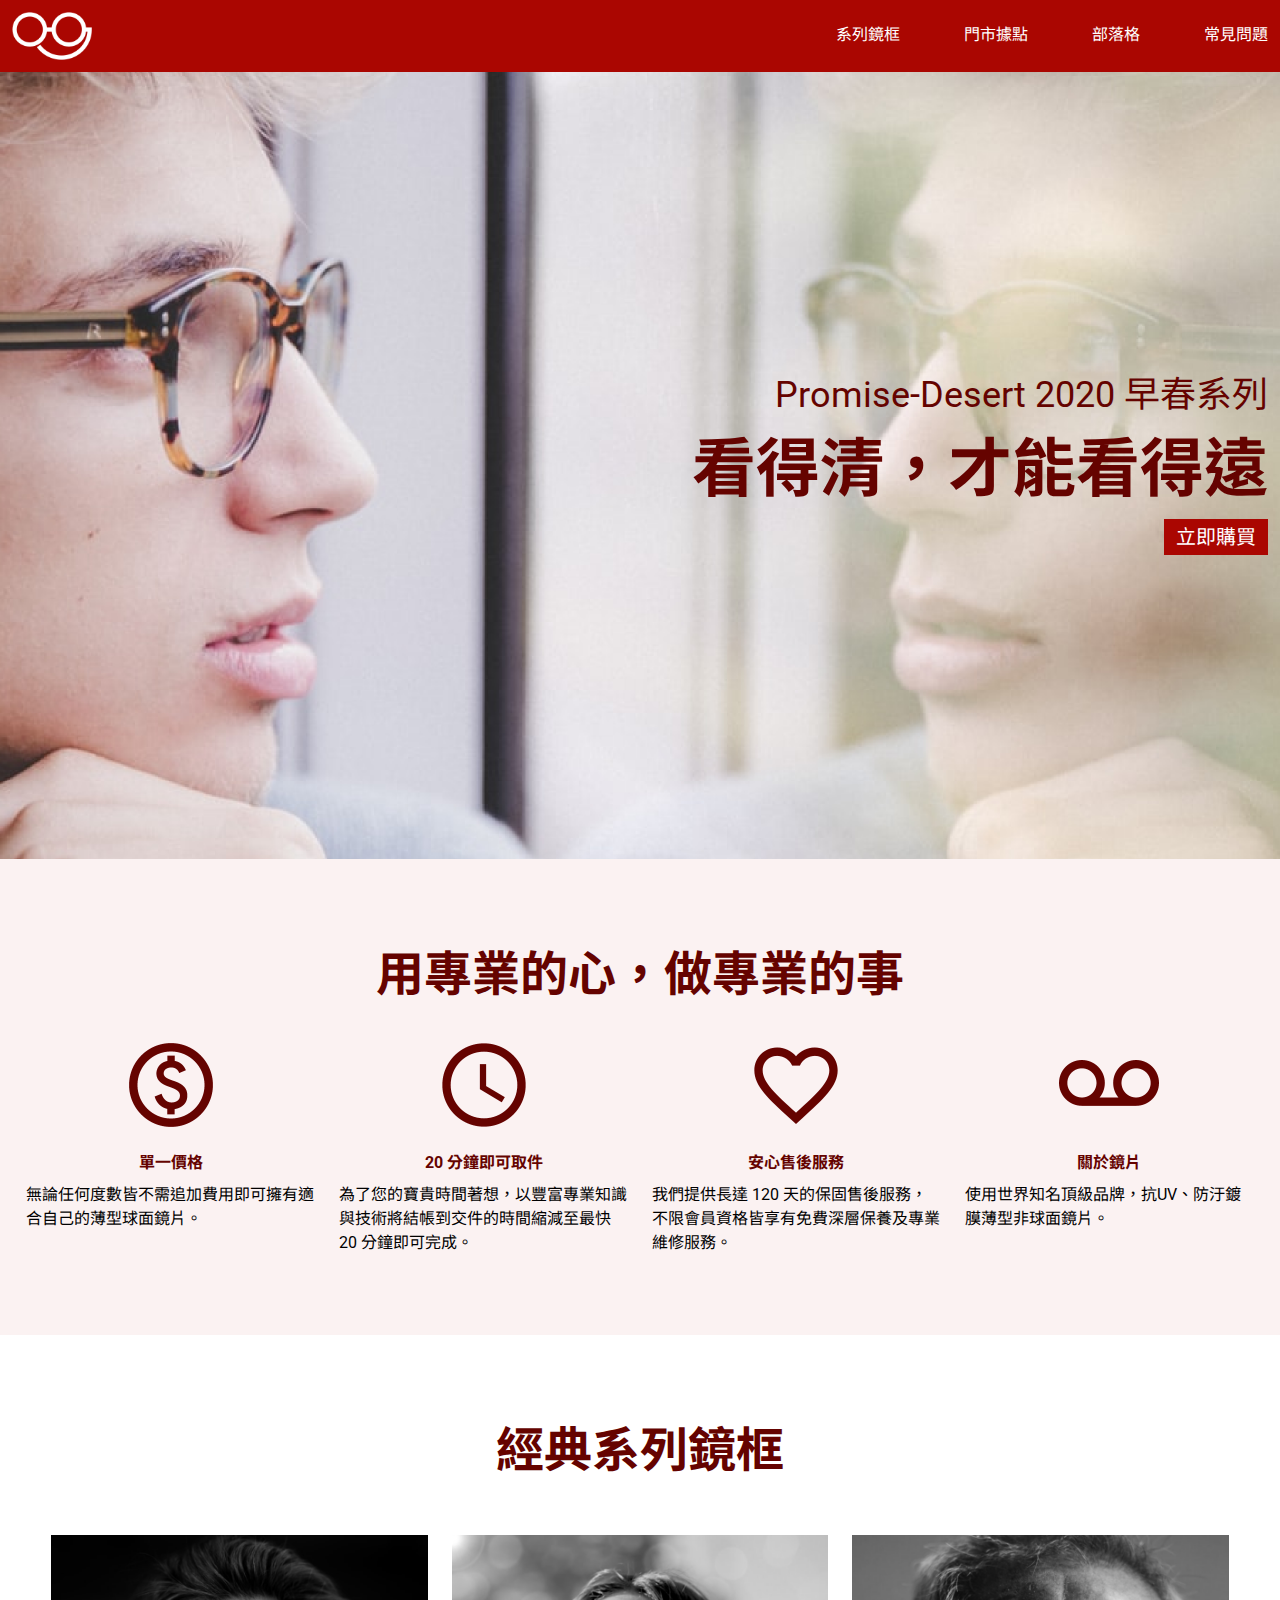
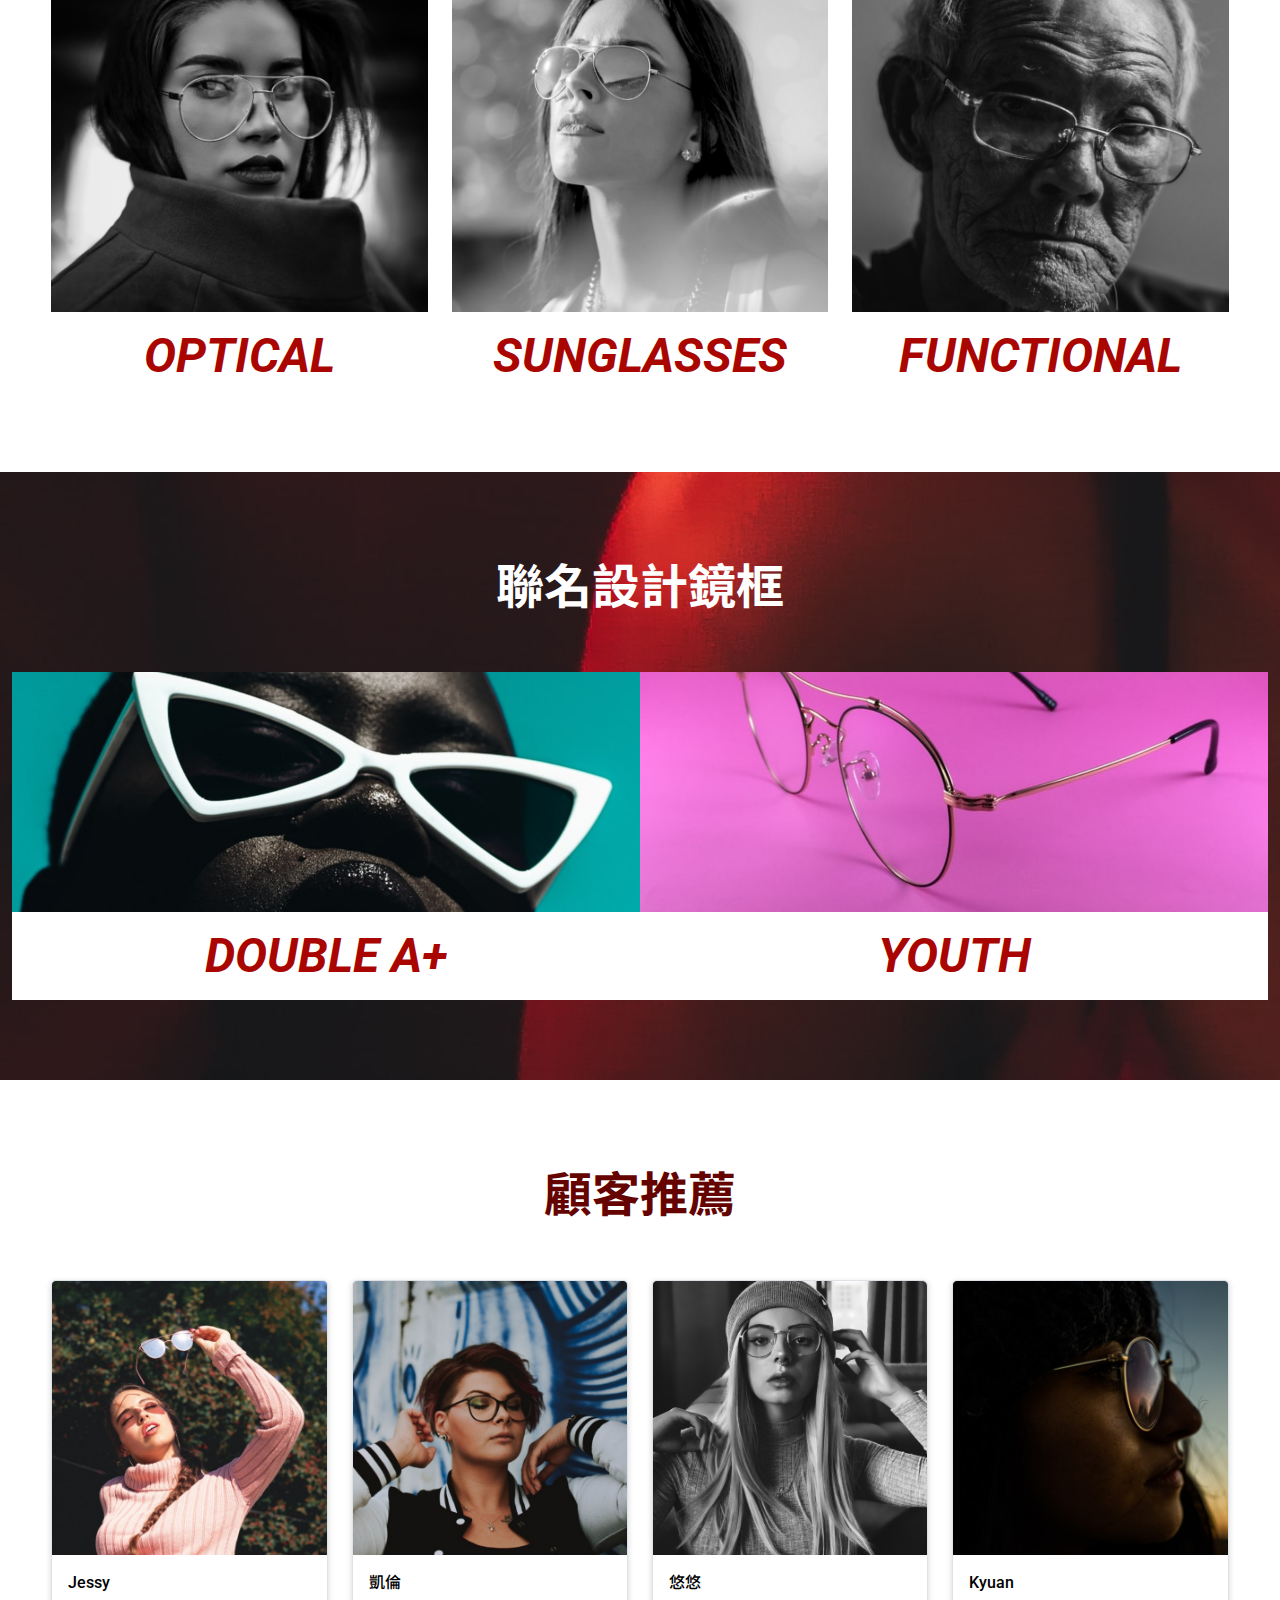
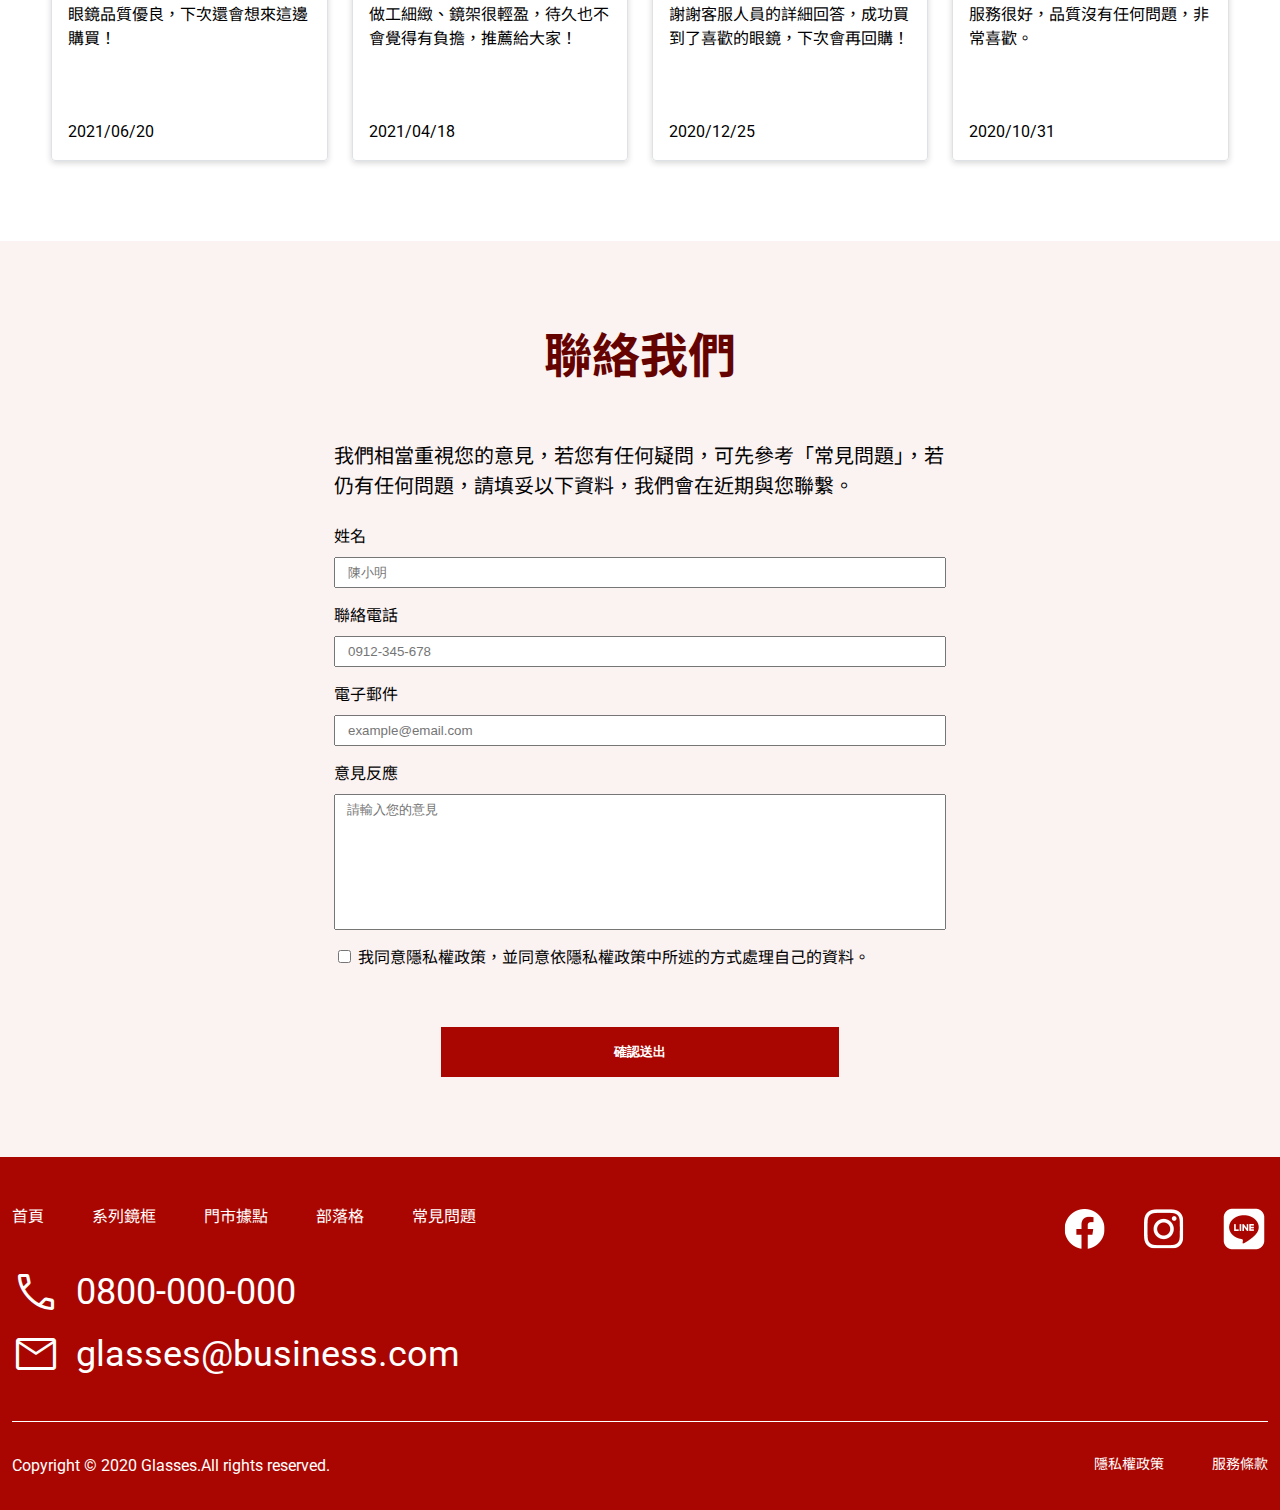
==== commit 58c7275b: "Update 2022-08-05T01:43:57.677Z" ====
--- a/index.html
+++ b/index.html
@@ -172,9 +172,9 @@
         <label for="name">姓名</label>
         <input type="text" placeholder="陳小明" required>
         <label for="name">聯絡電話</label>
-        <input type="text" placeholder="0912-345-678" required>
+        <input type="tel" placeholder="0912-345-678" required>
         <label for="name">電子郵件</label>
-        <input type="text" placeholder="example@email.com" required>
+        <input type="email" placeholder="example@email.com" required>
         <label for="name">意見反應</label>
         <textarea name="comment" placeholder="請輸入您的意見"></textarea>
         <div class="check">
--- a/assets/style/all.css
+++ b/assets/style/all.css
@@ -2,6 +2,7 @@
    v2.0 | 20110126
    License: none (public domain)
 */
+@import url("https://fonts.googleapis.com/css2?family=Noto+Sans+TC:wght@400;500;700;900&family=Roboto:ital,wght@0,400;0,500;1,700&display=swap");
 html, body, div, span, applet, object, iframe,
 h1, h2, h3, h4, h5, h6, p, blockquote, pre,
 a, abbr, acronym, address, big, cite, code,
@@ -57,15 +58,21 @@
   -webkit-box-sizing: border-box;
           box-sizing: border-box; }
 
+body {
+  line-height: 1.5;
+  font-family: 'Roboto','Noto Sans TC', sans-serif; }
+
 .container {
   max-width: 1320px;
   margin: 0 auto;
   padding: 0 12px; }
   @media (max-width: 768px) {
     .container {
+      max-width: 720px;
       padding: 0 36px; } }
   @media (max-width: 375px) {
     .container {
+      max-width: 100%;
       padding: 0 13px; } }
 
 header {
@@ -175,6 +182,34 @@
       padding: 16px 0;
       font-size: 16px; } }
 
+.blog-menu {
+  background: #650300; }
+  .blog-menu .blog-navbar {
+    display: -webkit-box;
+    display: -ms-flexbox;
+    display: flex;
+    -webkit-box-pack: justify;
+        -ms-flex-pack: justify;
+            justify-content: space-between;
+    -webkit-box-align: center;
+        -ms-flex-align: center;
+            align-items: center;
+    padding: 13px 0; }
+    .blog-menu .blog-navbar ul {
+      display: -webkit-box;
+      display: -ms-flexbox;
+      display: flex;
+      gap: 48px; }
+      .blog-menu .blog-navbar ul a {
+        color: #fff; }
+    .blog-menu .blog-navbar span {
+      color: #fff;
+      font-size: 40px; }
+
+@media (max-width: 576px) {
+  .blog-menu {
+    display: none; } }
+
 footer {
   background: #AA0601;
   padding: 48px 0 32px;
@@ -194,6 +229,8 @@
       display: flex;
       gap: 48px;
       margin-bottom: 36px; }
+      footer .footer-content .footer-link a:hover {
+        text-decoration: underline; }
     footer .footer-content .footer-contract li {
       margin-bottom: 8px; }
     footer .footer-content .footer-contract a {
@@ -232,6 +269,8 @@
       display: flex;
       gap: 48px;
       font-size: 14px; }
+      footer .copyright ul a:hover {
+        text-decoration: underline; }
   @media (max-width: 992px) {
     footer .footer-content .footer-social {
       gap: 16px; }
@@ -295,6 +334,8 @@
       font-size: 20px;
       background: #AA0601;
       padding: 6px 12px; }
+      .banner .banner-text a:hover {
+        text-decoration: underline; }
 
 @media (max-width: 768px) {
   .banner {
@@ -378,6 +419,7 @@
       main .classic ul li img {
         margin-bottom: 8px; }
       main .classic ul li p {
+        font-style: italic;
         font-size: 48px;
         color: #AA0601;
         font-weight: 700; }
@@ -425,6 +467,7 @@
         background: url("../images/home-section4-2.png") no-repeat center;
         background-size: cover; }
       main .design ul li p {
+        font-style: italic;
         color: #AA0601;
         background: #fff;
         font-size: 48px;
@@ -572,6 +615,8 @@
     main .product-content ul li {
       width: 23%;
       margin-bottom: 80px; }
+      main .product-content ul li img:hover {
+        opacity: 0.5; }
       main .product-content ul li .product-text {
         display: -webkit-box;
         display: -ms-flexbox;
@@ -664,11 +709,11 @@
     background-size: cover; }
 
 @media (max-width: 768px) {
-  main .product-bg .bg-left {
+  main .product2-bg .bg-left {
     height: 296px;
     background: url("../images/product-header-sm-3.png") no-repeat center;
     background-size: cover; }
-  main .product-bg .bg-right {
+  main .product2-bg .bg-right {
     height: 296px;
     background: url("../images/product-header-sm-4.png") no-repeat center;
     background-size: cover; } }
@@ -696,6 +741,8 @@
     main .product2-content ul li {
       width: 31%;
       margin-bottom: 80px; }
+      main .product2-content ul li img:hover {
+        opacity: 0.5; }
       main .product2-content ul li .product-text {
         display: -webkit-box;
         display: -ms-flexbox;
@@ -870,6 +917,8 @@
       padding: 16px 0;
       color: #fff;
       background: #000; }
+      .location-card .location-card-item a:hover {
+        text-decoration: underline; }
 
 @media (max-width: 992px) {
   .location-card .location-card-item {
@@ -879,34 +928,6 @@
   .location-card .location-card-item {
     width: 100%;
     margin-bottom: 24px; } }
-
-.blog-menu {
-  background: #650300; }
-  .blog-menu .blog-navbar {
-    display: -webkit-box;
-    display: -ms-flexbox;
-    display: flex;
-    -webkit-box-pack: justify;
-        -ms-flex-pack: justify;
-            justify-content: space-between;
-    -webkit-box-align: center;
-        -ms-flex-align: center;
-            align-items: center;
-    padding: 13px 0; }
-    .blog-menu .blog-navbar ul {
-      display: -webkit-box;
-      display: -ms-flexbox;
-      display: flex;
-      gap: 48px; }
-      .blog-menu .blog-navbar ul a {
-        color: #fff; }
-    .blog-menu .blog-navbar span {
-      color: #fff;
-      font-size: 40px; }
-
-@media (max-width: 576px) {
-  .blog-menu {
-    display: none; } }
 
 .blog {
   margin-bottom: 124px; }
@@ -918,6 +939,8 @@
     margin-bottom: 60px; }
     .blog li .blog-img {
       width: 50%; }
+      .blog li .blog-img:hover {
+        opacity: 0.8; }
     .blog li .blog-content {
       width: 50%;
       display: -webkit-box;
@@ -1040,7 +1063,128 @@
     .location-detail-content .location-map {
       width: 100%; } }
 
-body {
-  line-height: 1.5; }
+.blog-detail-menu {
+  display: -webkit-box;
+  display: -ms-flexbox;
+  display: flex;
+  margin: 24px 0 8px; }
+  .blog-detail-menu li:last-child a {
+    color: #aa0601; }
+  .blog-detail-menu li a {
+    color: #000; }
+  .blog-detail-menu span {
+    margin: 0 4px; }
+
+.main-tags {
+  display: -webkit-box;
+  display: -ms-flexbox;
+  display: flex;
+  gap: 15px;
+  font-size: 24px;
+  margin-bottom: 8px; }
+  .main-tags a {
+    color: #aa0601;
+    font-weight: 700; }
+
+.blogDetail {
+  display: -webkit-box;
+  display: -ms-flexbox;
+  display: flex;
+  gap: 24px; }
+  .blogDetail article {
+    width: 70%; }
+    .blogDetail article .article-title {
+      font-size: 48px; }
+    .blogDetail article h4 {
+      font-size: 24px;
+      margin-bottom: 16px; }
+    .blogDetail article img {
+      margin-bottom: 8px; }
+    .blogDetail article p {
+      margin-bottom: 40px; }
+  .blogDetail aside {
+    width: 22%;
+    font-weight: 700; }
+    .blogDetail aside .aside-tags-title {
+      display: -webkit-box;
+      display: -ms-flexbox;
+      display: flex;
+      -webkit-box-align: center;
+          -ms-flex-align: center;
+              align-items: center;
+      font-size: 32px;
+      color: #AA0601; }
+      .blogDetail aside .aside-tags-title span {
+        font-size: 48px; }
+    .blogDetail aside ul {
+      display: -webkit-box;
+      display: -ms-flexbox;
+      display: flex;
+      -ms-flex-wrap: wrap;
+          flex-wrap: wrap; }
+      .blogDetail aside ul li {
+        margin-right: 24px;
+        margin-bottom: 4px; }
+        .blogDetail aside ul li a {
+          font-size: 24px;
+          color: #AA0601; }
+  @media (max-width: 768px) {
+    .blogDetail aside .aside-tags-title {
+      font-size: 16px; }
+      .blogDetail aside .aside-tags-title span {
+        font-size: 24px; }
+    .blogDetail aside ul {
+      font-size: 16px;
+      margin-bottom: 0; }
+      .blogDetail aside ul li a {
+        font-size: 16px; } }
+  @media (max-width: 576px) {
+    .blogDetail {
+      margin-bottom: 64px; }
+      .blogDetail article {
+        width: 100%; }
+      .blogDetail aside {
+        display: none; } }
+
+.blogDetail-footer {
+  width: 70%;
+  margin-bottom: 80px; }
+  .blogDetail-footer .blogDetail-footer-social {
+    display: -webkit-box;
+    display: -ms-flexbox;
+    display: flex;
+    gap: 16px; }
+    .blogDetail-footer .blogDetail-footer-social li {
+      font-weight: 700; }
+    .blogDetail-footer .blogDetail-footer-social img {
+      width: 24px;
+      height: 24px; }
+  .blogDetail-footer .blogDetail-footer-arrow {
+    display: -webkit-box;
+    display: -ms-flexbox;
+    display: flex;
+    -webkit-box-pack: justify;
+        -ms-flex-pack: justify;
+            justify-content: space-between;
+    border-top: 1px solid #707070;
+    padding-top: 24px;
+    margin-top: 16px; }
+    .blogDetail-footer .blogDetail-footer-arrow li a {
+      display: -webkit-box;
+      display: -ms-flexbox;
+      display: flex;
+      -webkit-box-align: center;
+          -ms-flex-align: center;
+              align-items: center;
+      gap: 12px;
+      color: #000; }
+
+@media (max-width: 768px) {
+  .blogDetail-footer {
+    width: 100%; } }
+
+@media (max-width: 576px) {
+  .blogDetail-footer {
+    display: none; } }
 
 /*# sourceMappingURL=all.css.map */
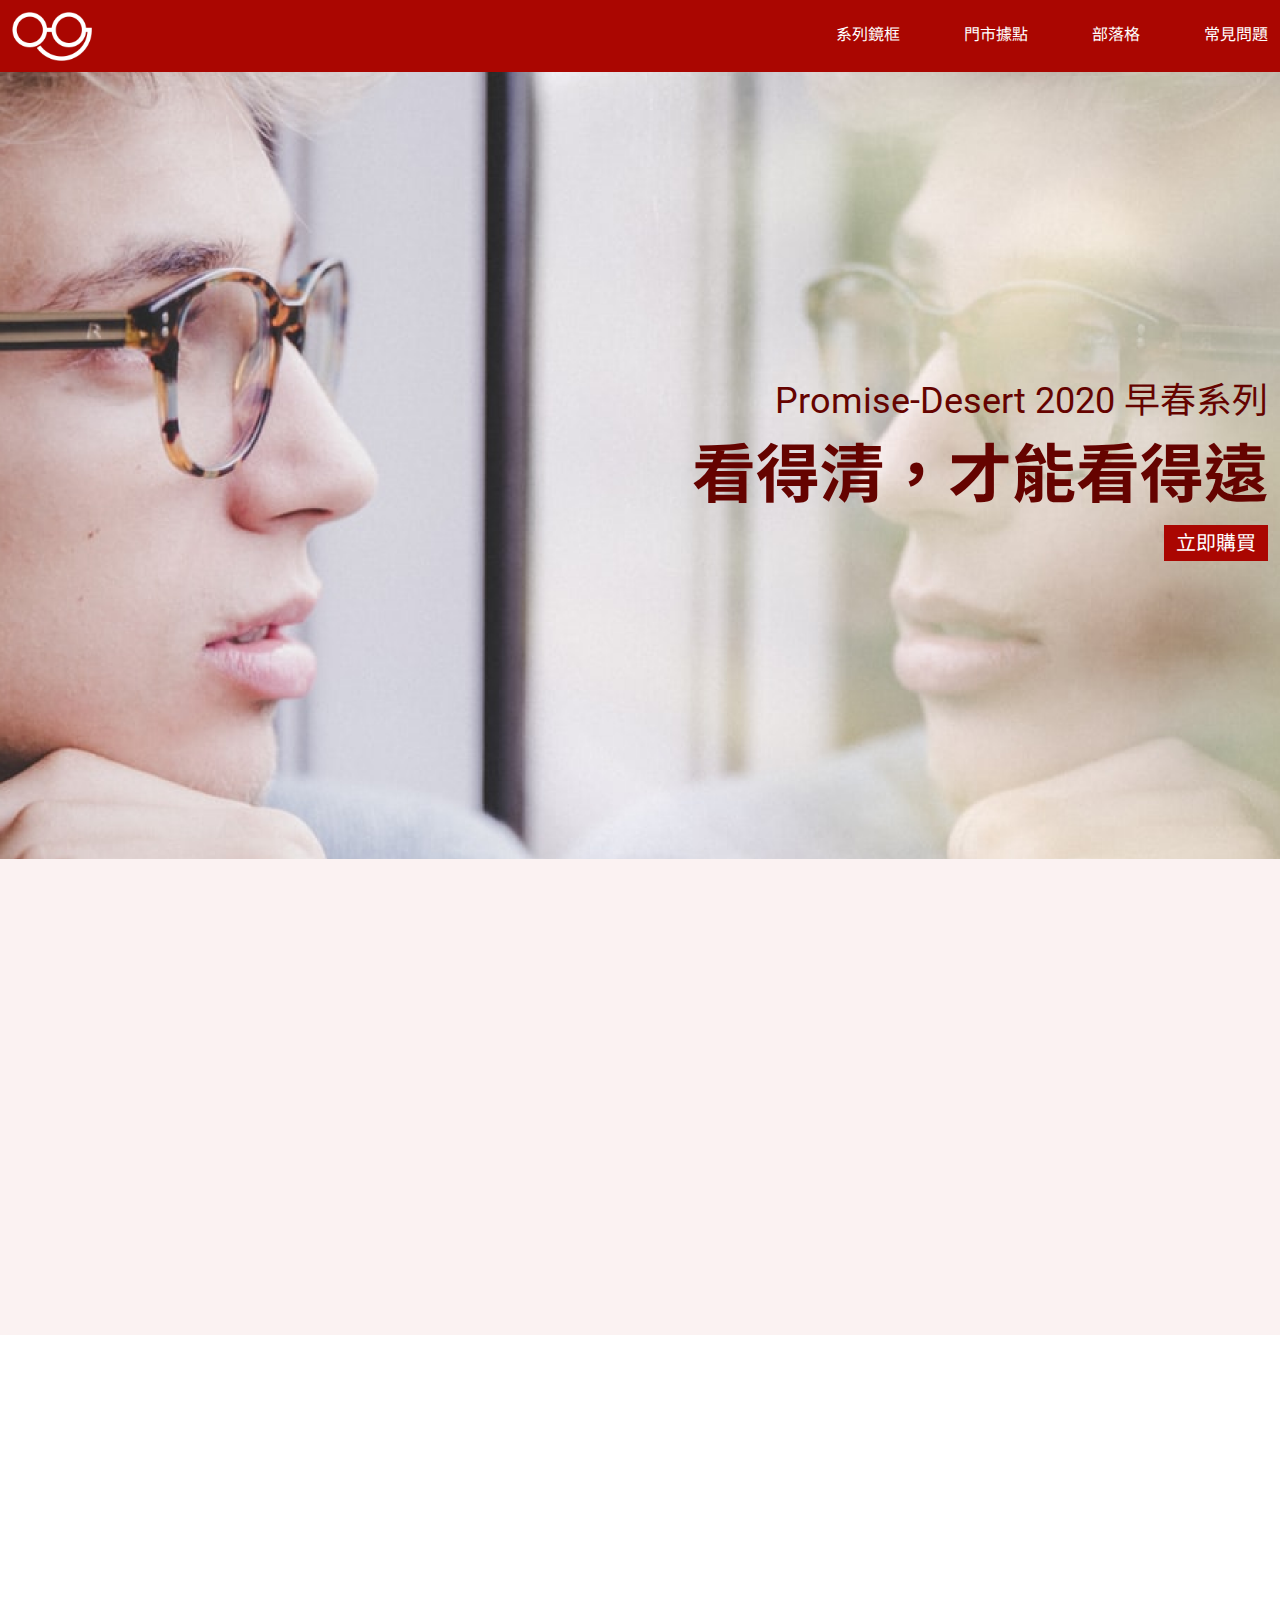
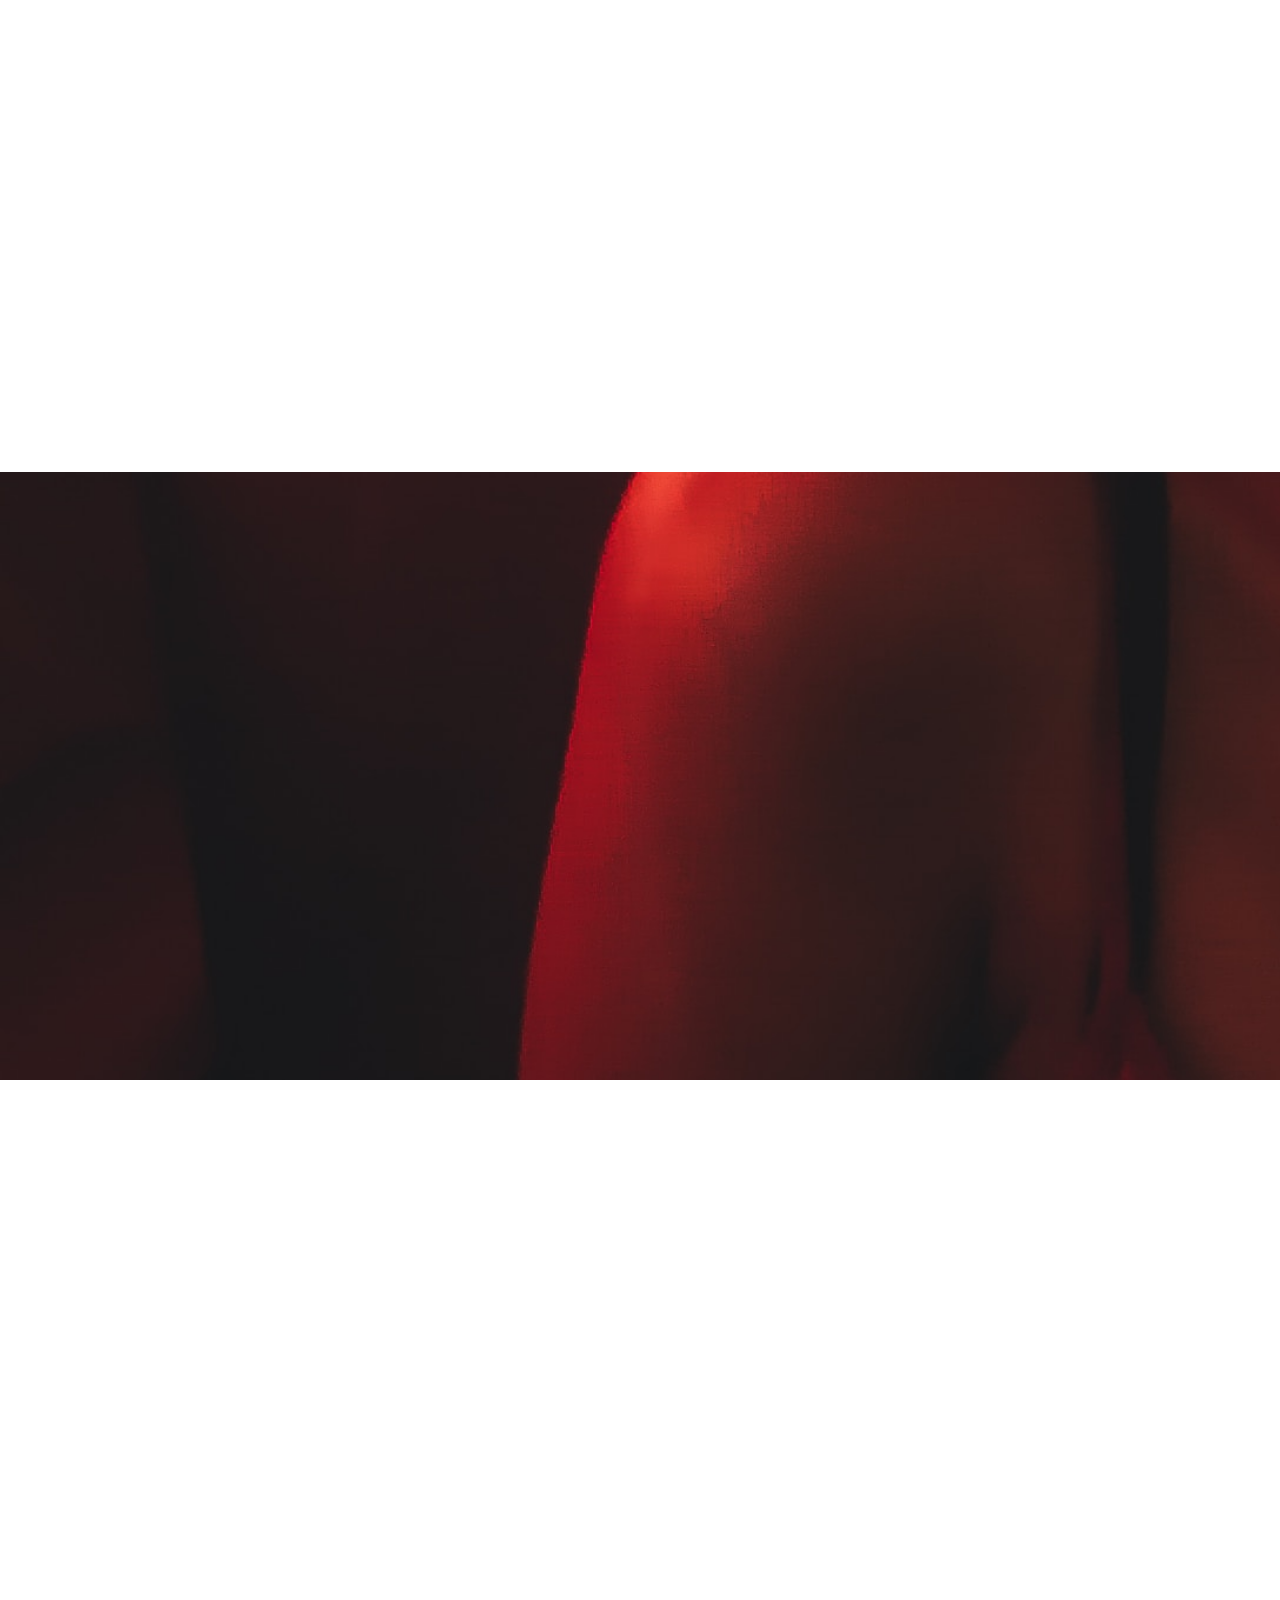
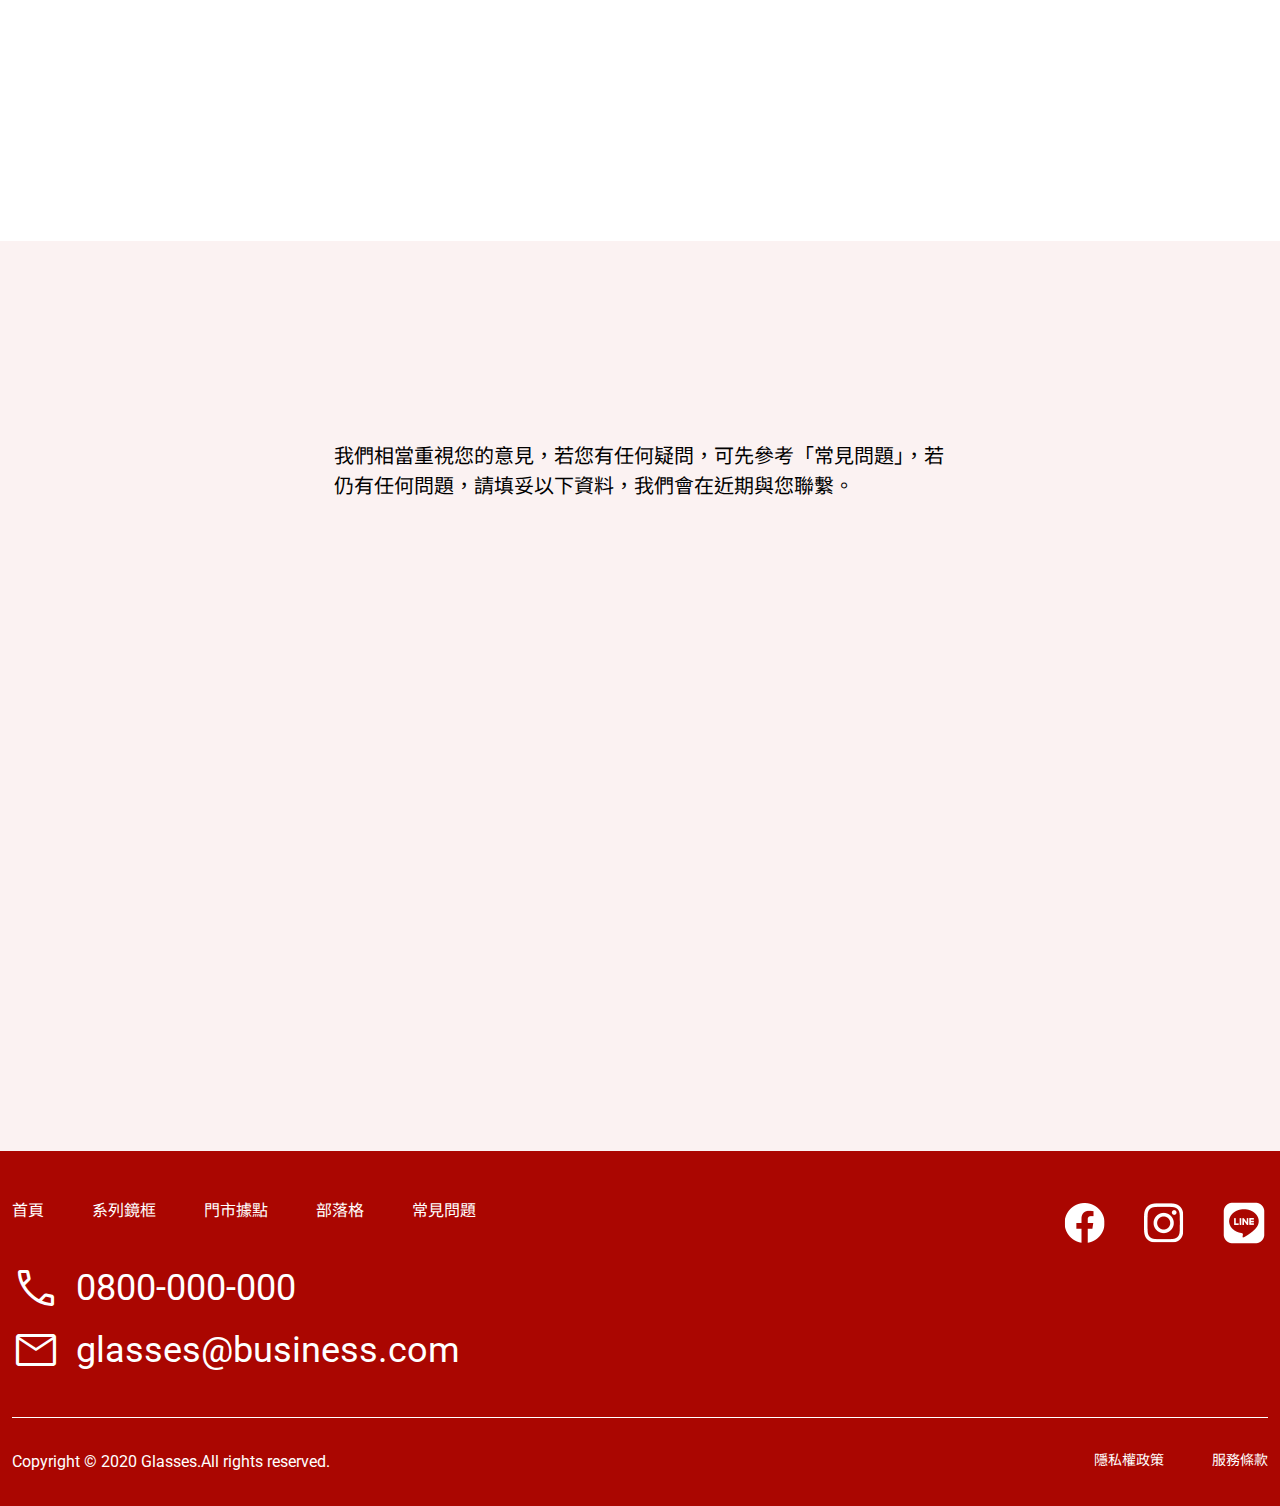
==== commit 30cc79f6: "Update 2022-08-20T04:24:49.662Z" ====
--- a/index.html
+++ b/index.html
@@ -5,6 +5,7 @@
   <meta charset="UTF-8">
   <meta name="viewport" content="width=device-width, initial-scale=1.0">
   <meta http-equiv="X-UA-Compatible" content="ie=edge">
+  <link rel="shortcut icon" href="./assets/images/favicon.ico" />
   <title>
     首頁
   </title>
@@ -17,7 +18,7 @@
   <header class="header">
     <div class="container">
       <div class="header-content">
-        <h1><a href="index.html"><img src="./assets/images/logo-white.png" alt=""></a></h1>
+        <h1><a href="index.html">logo</a></h1>
         <ul class="navbar">
           <li><a href="product.html">系列鏡框</a></li>
           <li><a href="location.html">門市據點</a></li>
@@ -31,17 +32,6 @@
           </span>
         </a>
       </div>
-      <div class="mobile-show">
-        <ul class="mobile-navbar">
-          <li><a href="product.html">系列鏡框</a></li>
-          <li><a href="location.html">門市據點</a></li>
-          <li><a href="blog.html">部落格</a></li>
-          <li><a href="question.html">常見問題</a></li>
-        </ul>
-      </div>
-
-
-
     </div>
 
   </header>
@@ -62,8 +52,8 @@
 
   <section class="work">
     <div class="container">
-      <h3 class="indexTitle">用專業的心，做專業的事</h3>
-      <ul>
+      <h3 data-aos="fade-up" class="indexTitle">用專業的心，做專業的事</h3>
+      <ul data-aos="fade-up">
         <li>
           <img src="./assets/images/home-section2-1.png" alt="">
           <h4>單一價格</h4>
@@ -91,34 +81,34 @@
 
   <section class="classic">
     <div class="container">
-      <h3 class="indexTitle">經典系列鏡框</h3>
+      <h3 data-aos="fade-up" class="indexTitle">經典系列鏡框</h3>
+      <ul data-aos="fade-right">
+        <li>
+          <img src="./assets/images/home-section3-1.png" alt="">
+          <h4>OPTICAL</h4>
+        </li>
+        <li>
+          <img src="./assets/images/home-section3-2.png" alt="">
+          <h4>SUNGLASSES</h4>
+        </li>
+        <li>
+          <img src="./assets/images/home-section3-3.png" alt="">
+          <h4>FUNCTIONAL</h4>
+        </li>
+      </ul>
+    </div>
+  </section>
+  <section class="design">
+    <div class="container">
+      <h3 data-aos="fade-up" class="indexTitle">聯名設計鏡框</h3>
       <ul>
-        <li>
-          <img src="./assets/images/home-section3-1.png" alt="">
-          <p>OPTICAL</p>
-        </li>
-        <li>
-          <img src="./assets/images/home-section3-2.png" alt="">
-          <p>SUNGLASSES</p>
-        </li>
-        <li>
-          <img src="./assets/images/home-section3-3.png" alt="">
-          <p>FUNCTIONAL</p>
-        </li>
-      </ul>
-    </div>
-  </section>
-  <section class="design">
-    <div class="container">
-      <h3 class="indexTitle">聯名設計鏡框</h3>
-      <ul>
-        <li>
+        <li data-aos="fade-right">
           <div class="designLeft"></div>
-          <p>DOUBLE A+</p>
-        </li>
-        <li>
+          <h4>DOUBLE A+</h4>
+        </li>
+        <li data-aos="fade-left">
           <div class="designRight"></div>
-          <p>YOUTH</p>
+          <h4>YOUTH</h4>
         </li>
       </ul>
     </div>
@@ -126,8 +116,8 @@
   </section>
   <section class="comment">
     <div class="container">
-      <h3 class="indexTitle">顧客推薦</h3>
-      <ul>
+      <h3 data-aos="fade-up" class="indexTitle">顧客推薦</h3>
+      <ul  data-aos="fade-left">
         <li>
           <img src="./assets/images/home-section5-1.png" alt="">
           <div class="comment-text">
@@ -166,20 +156,20 @@
   </section>
   <section class="contract">
     <div class="container">
-      <h3 class="indexTitle">聯絡我們</h3>
+      <h3 data-aos="fade-up" class="indexTitle">聯絡我們</h3>
       <p class="contract-info">我們相當重視您的意見，若您有任何疑問，可先參考「常見問題」，若仍有任何問題，請填妥以下資料，我們會在近期與您聯繫。</p>
-      <form action="#">
+      <form action="#"  data-aos="fade-up">
         <label for="name">姓名</label>
-        <input type="text" placeholder="陳小明" required>
-        <label for="name">聯絡電話</label>
-        <input type="tel" placeholder="0912-345-678" required>
-        <label for="name">電子郵件</label>
-        <input type="email" placeholder="example@email.com" required>
-        <label for="name">意見反應</label>
-        <textarea name="comment" placeholder="請輸入您的意見"></textarea>
+        <input id="name" type="text" placeholder="陳小明" required>
+        <label for="tel">聯絡電話</label>
+        <input id="tel" type="tel" placeholder="0912-345-678" required>
+        <label for="mail">電子郵件</label>
+        <input id="mail" type="email" placeholder="example@email.com" required>
+        <label for="comment">意見反應</label>
+        <textarea id="comment" name="comment" placeholder="請輸入您的意見"></textarea>
         <div class="check">
-          <input type="checkbox" required>
-          <label for="">我同意隱私權政策，並同意依隱私權政策中所述的方式處理自己的資料。</label>
+          <input id="check" type="checkbox" required>
+          <label for="check">我同意隱私權政策，並同意依隱私權政策中所述的方式處理自己的資料。</label>
         </div>
         <button type="submit">確認送出</button>
       </form>
@@ -236,6 +226,11 @@
       </div>
 
     </footer>
+    <link href="https://unpkg.com/aos@2.3.1/dist/aos.css" rel="stylesheet">
+    <script src="https://unpkg.com/aos@2.3.1/dist/aos.js"></script>
+    <script>
+      AOS.init();
+    </script>
     <script src="./assets/js/vendors.js"></script>
     <script src="./assets/js/all.js"></script>
 </body>
--- a/assets/style/all.css
+++ b/assets/style/all.css
@@ -87,17 +87,22 @@
     -webkit-box-align: center;
         -ms-flex-align: center;
             align-items: center; }
-    header .header-content img {
+    header .header-content h1 a {
+      background: url(../images/logo-white.png) no-repeat center;
+      background-size: contain;
       width: 80px;
       height: 72px;
-      -o-object-fit: contain;
-         object-fit: contain; }
+      display: block;
+      text-indent: 101%;
+      overflow: hidden;
+      white-space: nowrap; }
     header .header-content .navbar {
       display: -webkit-box;
       display: -ms-flexbox;
       display: flex;
       gap: 64px; }
       header .header-content .navbar a {
+        display: block;
         color: #fff; }
         header .header-content .navbar a::after {
           content: "";
@@ -115,39 +120,32 @@
       header .header-content .mobile-menu span {
         color: #fff;
         font-size: 40px; }
-  header .mobile-show {
-    display: none; }
-    header .mobile-show .mobile-navbar {
-      display: -webkit-box;
-      display: -ms-flexbox;
-      display: flex;
-      -webkit-box-pack: justify;
-          -ms-flex-pack: justify;
-              justify-content: space-between;
-      -ms-flex-wrap: wrap;
-          flex-wrap: wrap;
-      text-align: center;
-      gap: 10px;
-      border-top: 1px solid #fff;
-      padding: 20px 0; }
-      header .mobile-show .mobile-navbar a {
-        color: #fff; }
-        header .mobile-show .mobile-navbar a:hover {
-          text-decoration: underline; }
   @media (max-width: 640px) {
-    header .header-content .navbar {
-      display: none; }
-    header .header-content .mobile-menu {
-      display: block; }
-    header .mobile-show {
-      display: block;
-      max-height: 0;
-      overflow: hidden; }
-    header .open.mobile-show {
-      max-height: 100px;
-      -webkit-transition: 1.5s;
-      -o-transition: 1.5s;
-      transition: 1.5s; } }
+    header .header-content {
+      position: relative; }
+      header .header-content .navbar {
+        position: absolute;
+        display: block;
+        text-align: center;
+        background: #AA0601;
+        top: 100%;
+        width: 100%;
+        max-height: 0px;
+        overflow: hidden;
+        -webkit-transition: all 1s;
+        -o-transition: all 1s;
+        transition: all 1s; }
+        header .header-content .navbar a {
+          padding: 16px;
+          border-top: 1px solid #fff; }
+          header .header-content .navbar a::after {
+            content: none; }
+          header .header-content .navbar a:hover {
+            background: #650300; }
+      header .header-content .mobile-menu {
+        display: block; }
+      header .header-content .open.navbar {
+        max-height: 250px; } }
 
 .product-nav {
   display: -webkit-box;
@@ -229,8 +227,20 @@
       display: flex;
       gap: 48px;
       margin-bottom: 36px; }
-      footer .footer-content .footer-link a:hover {
-        text-decoration: underline; }
+      footer .footer-content .footer-link a {
+        display: block;
+        color: #fff; }
+        footer .footer-content .footer-link a::after {
+          content: "";
+          display: block;
+          width: 0%;
+          height: 2px;
+          background: #fff;
+          -webkit-transition: .4s, .2s;
+          -o-transition: .4s, .2s;
+          transition: .4s, .2s; }
+        footer .footer-content .footer-link a:hover::after {
+          width: 100%; }
     footer .footer-content .footer-contract li {
       margin-bottom: 8px; }
     footer .footer-content .footer-contract a {
@@ -252,7 +262,10 @@
       gap: 32px; }
       footer .footer-content .footer-social img {
         width: 48px;
-        height: 48px; }
+        height: 48px;
+        opacity: 1; }
+        footer .footer-content .footer-social img:hover {
+          opacity: 0.5; }
   footer .copyright {
     display: -webkit-box;
     display: -ms-flexbox;
@@ -318,10 +331,17 @@
 .banner {
   height: 787px;
   background: url("../images/home-header.png") no-repeat center;
-  background-size: cover; }
+  background-size: cover;
+  display: -webkit-box;
+  display: -ms-flexbox;
+  display: flex;
+  -webkit-box-align: center;
+      -ms-flex-align: center;
+          align-items: center; }
+  .banner .container {
+    width: 100%; }
   .banner .banner-text {
     text-align: right;
-    padding: 296px 0;
     color: #650300; }
     .banner .banner-text P {
       font-size: 36px; }
@@ -418,7 +438,7 @@
       width: 30%; }
       main .classic ul li img {
         margin-bottom: 8px; }
-      main .classic ul li p {
+      main .classic ul li h4 {
         font-style: italic;
         font-size: 48px;
         color: #AA0601;
@@ -466,7 +486,7 @@
         height: 240px;
         background: url("../images/home-section4-2.png") no-repeat center;
         background-size: cover; }
-      main .design ul li p {
+      main .design ul li h4 {
         font-style: italic;
         color: #AA0601;
         background: #fff;
@@ -550,12 +570,16 @@
       margin-bottom: 8px; }
     main .contract form input {
       margin-bottom: 16px;
-      padding: 6px 12px; }
+      padding: 6px 12px;
+      background: transparent;
+      border: 1px solid #650300; }
     main .contract form textarea {
       padding: 6px 12px;
       resize: none;
       height: 136px;
-      margin-bottom: 16px; }
+      margin-bottom: 16px;
+      background: transparent;
+      border: 1px solid #650300; }
     main .contract form .check {
       margin-bottom: 48px; }
     main .contract form button {
@@ -565,7 +589,10 @@
       color: #fff;
       font-weight: 700;
       border: none;
-      padding: 16px 0; }
+      padding: 16px 0;
+      cursor: pointer; }
+      main .contract form button:hover {
+        background: #650300; }
 
 main .product-bg {
   display: -webkit-box;
@@ -584,13 +611,9 @@
 
 @media (max-width: 768px) {
   main .product-bg .bg-left {
-    height: 296px;
-    background: url("../images/product-header-sm-1.png") no-repeat center;
-    background-size: cover; }
+    background-image: url("../images/product-header-sm-1.png"); }
   main .product-bg .bg-right {
-    height: 296px;
-    background: url("../images/product-header-sm-2.png") no-repeat center;
-    background-size: cover; } }
+    background-image: url("../images/product-header-sm-2.png"); } }
 
 main .product-content {
   margin-top: 80px; }
@@ -710,13 +733,9 @@
 
 @media (max-width: 768px) {
   main .product2-bg .bg-left {
-    height: 296px;
-    background: url("../images/product-header-sm-3.png") no-repeat center;
-    background-size: cover; }
+    background-image: url("../images/product-header-sm-3.png"); }
   main .product2-bg .bg-right {
-    height: 296px;
-    background: url("../images/product-header-sm-4.png") no-repeat center;
-    background-size: cover; } }
+    background-image: url("../images/product-header-sm-4.png"); } }
 
 main .product2-content {
   margin-top: 80px; }
